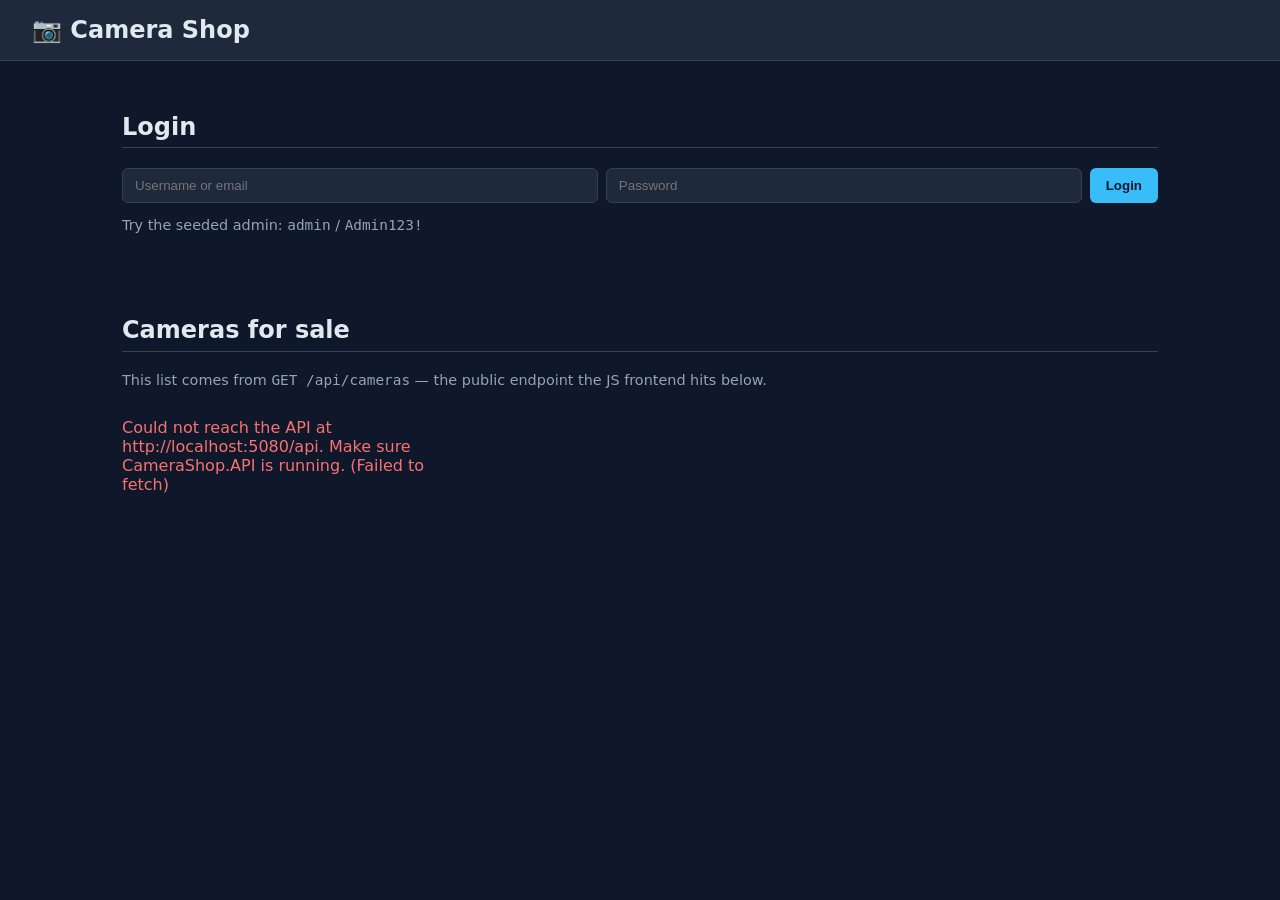
==== frontend/index.html @ 4d805c40 "Initial commit: CameraShop API + JS frontend" ====
<!DOCTYPE html>
<html lang="en">
<head>
  <meta charset="UTF-8" />
  <title>Camera Shop</title>
  <link rel="stylesheet" href="styles.css" />
</head>
<body>
  <header>
    <h1>📷 Camera Shop</h1>
    <div id="auth-area">
      <span id="user-label" class="hidden"></span>
      <button id="logout-btn" class="hidden">Logout</button>
    </div>
  </header>

  <main>
    <section id="login-section">
      <h2>Login</h2>
      <form id="login-form">
        <input name="usernameOrEmail" placeholder="Username or email" required />
        <input name="password" type="password" placeholder="Password" required />
        <button type="submit">Login</button>
      </form>
      <p class="hint">Try the seeded admin: <code>admin</code> / <code>Admin123!</code></p>
      <p id="login-error" class="error"></p>
    </section>

    <section id="catalog-section">
      <h2>Cameras for sale</h2>
      <p class="hint">
        This list comes from <code>GET /api/cameras</code> — the public endpoint
        the JS frontend hits below.
      </p>
      <div id="camera-list" class="grid">Loading…</div>
    </section>
  </main>

  <script src="app.js"></script>
</body>
</html>
---- frontend/styles.css ----
* { box-sizing: border-box; }

body {
  font-family: system-ui, -apple-system, "Segoe UI", sans-serif;
  margin: 0;
  background: #0f172a;
  color: #e2e8f0;
}

header {
  display: flex;
  justify-content: space-between;
  align-items: center;
  padding: 1rem 2rem;
  background: #1e293b;
  border-bottom: 1px solid #334155;
}

header h1 { margin: 0; font-size: 1.5rem; }

main { padding: 2rem; max-width: 1100px; margin: 0 auto; }

section { margin-bottom: 3rem; }

h2 { border-bottom: 1px solid #334155; padding-bottom: .4rem; }

form {
  display: flex;
  gap: .5rem;
  flex-wrap: wrap;
  margin-bottom: .5rem;
}

input {
  background: #1e293b;
  border: 1px solid #334155;
  color: #e2e8f0;
  padding: .55rem .75rem;
  border-radius: 6px;
  flex: 1 1 180px;
}

button {
  background: #38bdf8;
  color: #0f172a;
  border: none;
  padding: .55rem 1rem;
  border-radius: 6px;
  font-weight: 600;
  cursor: pointer;
}
button:hover { background: #7dd3fc; }

.hint { color: #94a3b8; font-size: .9rem; }
.error { color: #f87171; min-height: 1.2em; }
.hidden { display: none !important; }

.grid {
  display: grid;
  grid-template-columns: repeat(auto-fill, minmax(260px, 1fr));
  gap: 1rem;
}

.card {
  background: #1e293b;
  border: 1px solid #334155;
  border-radius: 10px;
  overflow: hidden;
  display: flex;
  flex-direction: column;
}

.card img { width: 100%; height: 160px; object-fit: cover; }
.card .body { padding: .8rem; flex: 1; }
.card h3 { margin: 0 0 .25rem; font-size: 1.05rem; }
.card .brand { color: #94a3b8; font-size: .85rem; }
.card .price {
  font-size: 1.1rem;
  font-weight: 700;
  color: #38bdf8;
  margin: .35rem 0;
}
.card .tags {
  display: flex; gap: .25rem; flex-wrap: wrap;
  margin-top: .35rem;
}
.tag {
  background: #334155;
  color: #cbd5e1;
  font-size: .7rem;
  padding: .15rem .45rem;
  border-radius: 999px;
}

#user-label { margin-right: .75rem; color: #cbd5e1; }
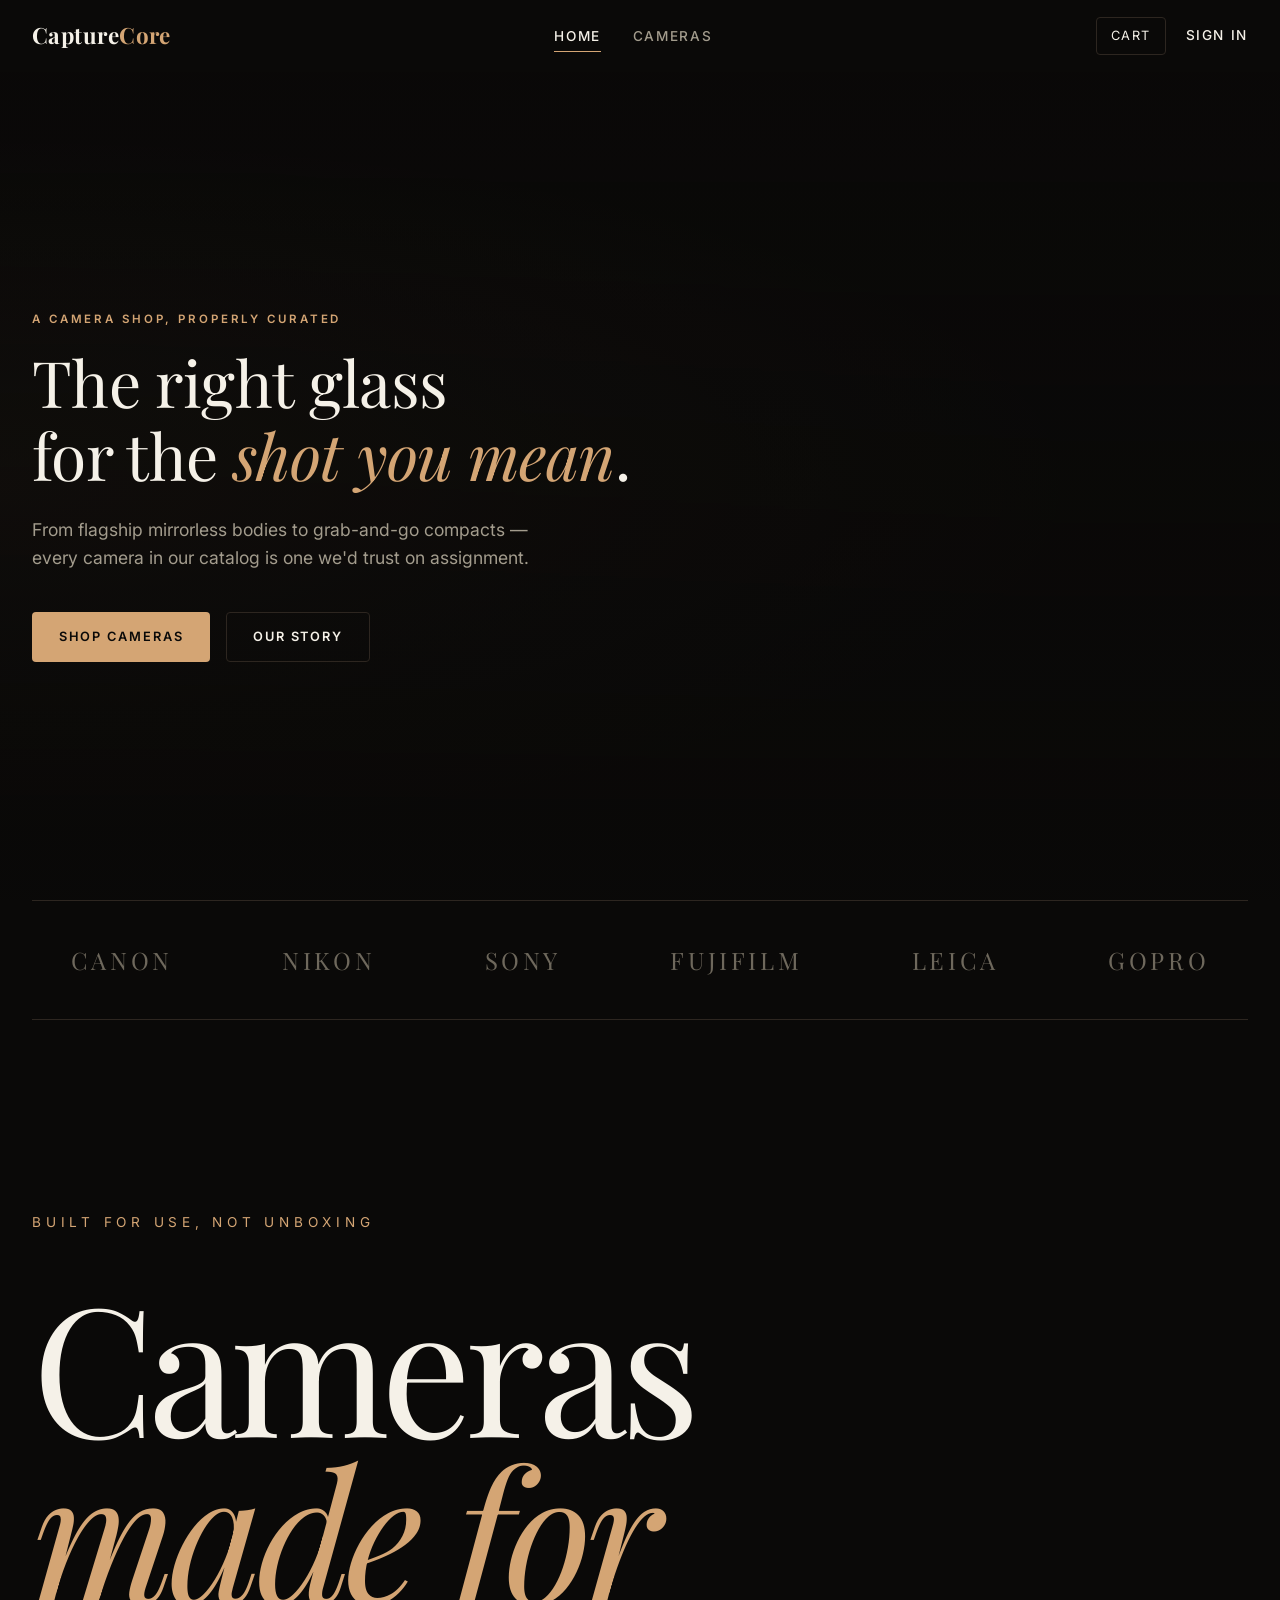
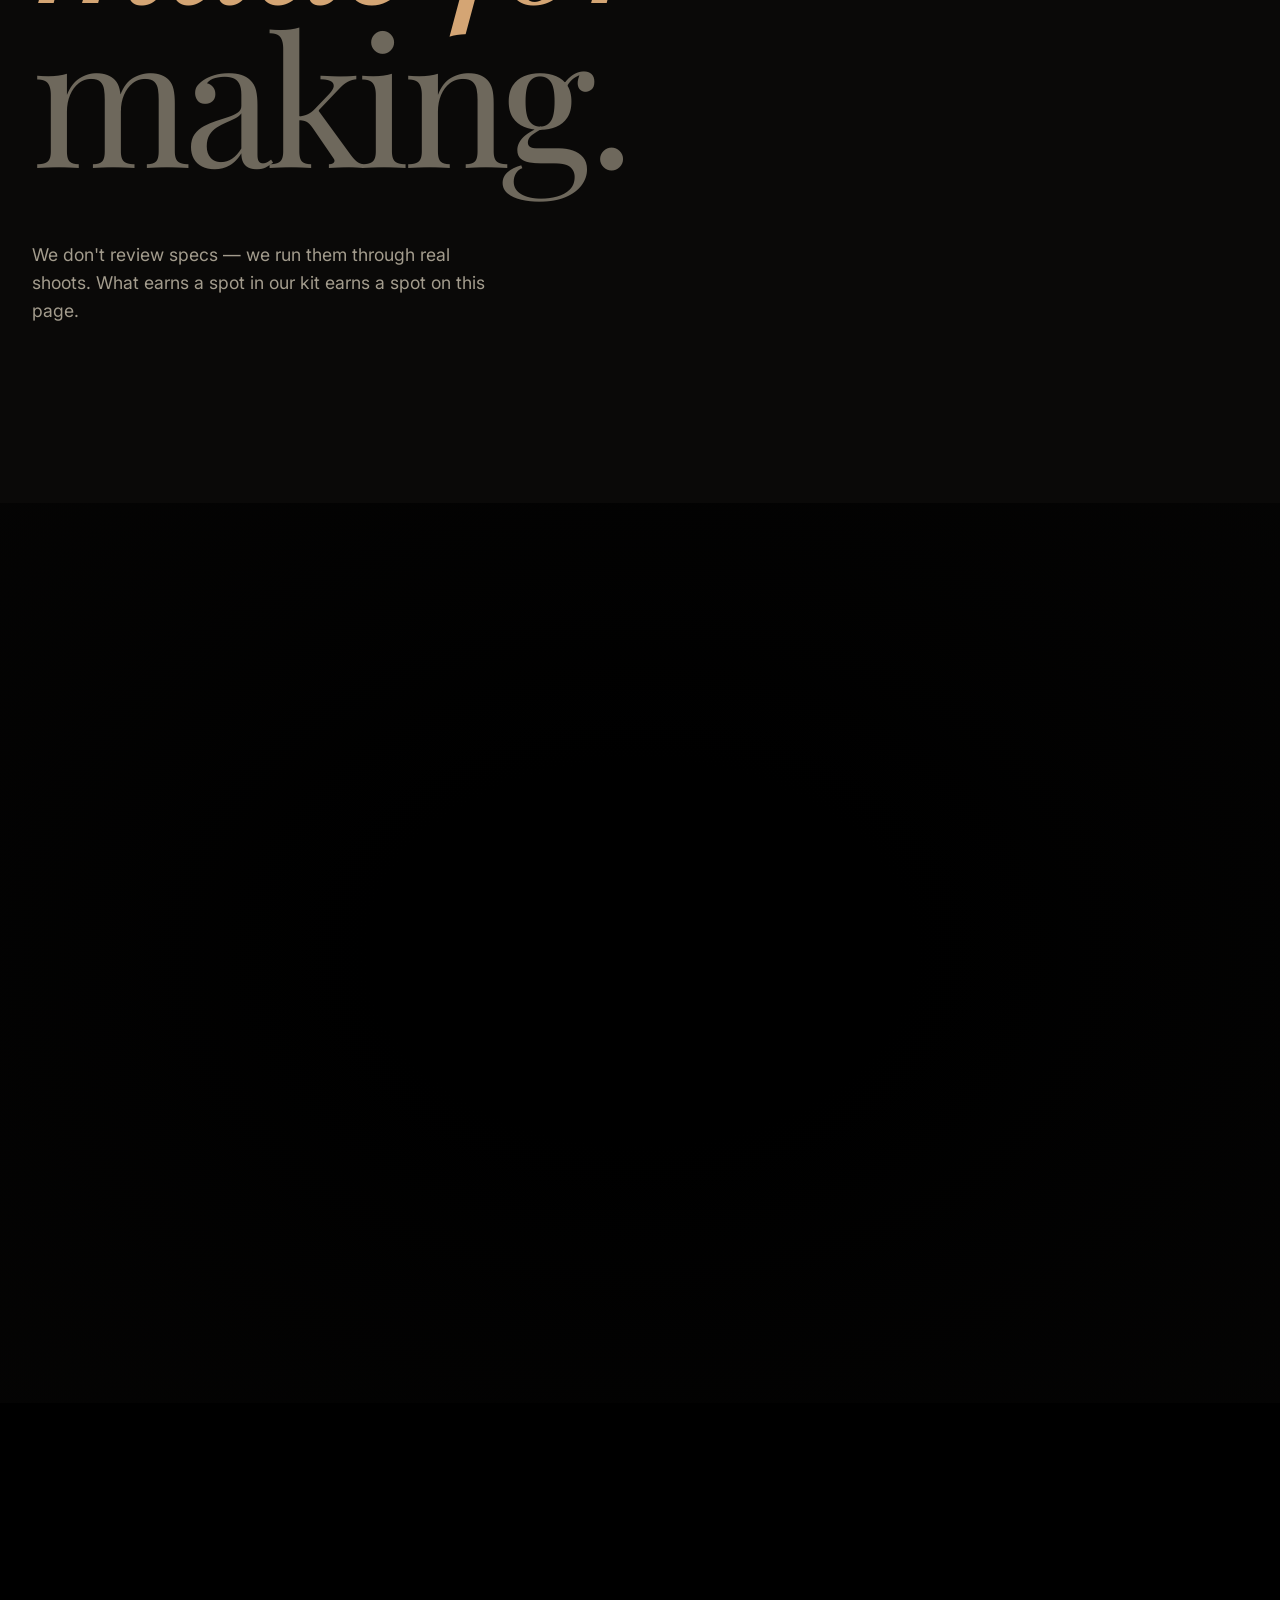
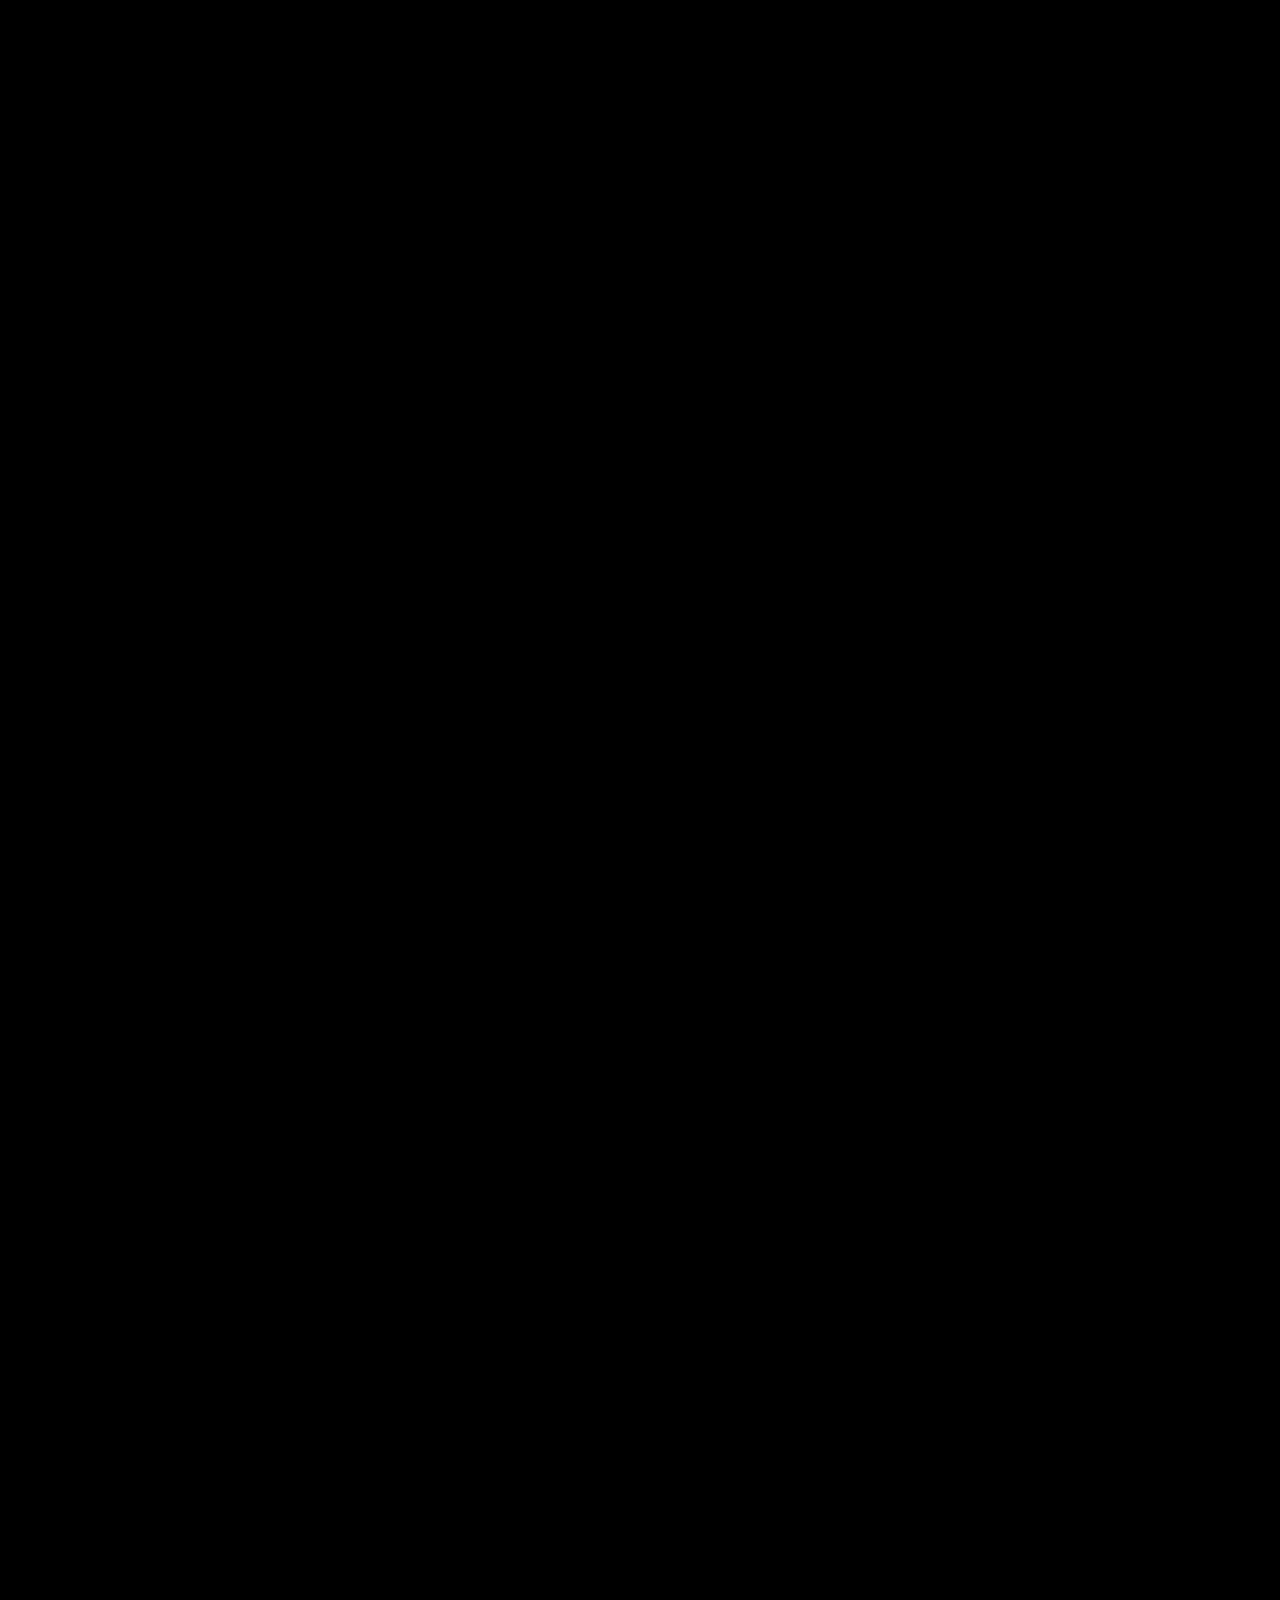
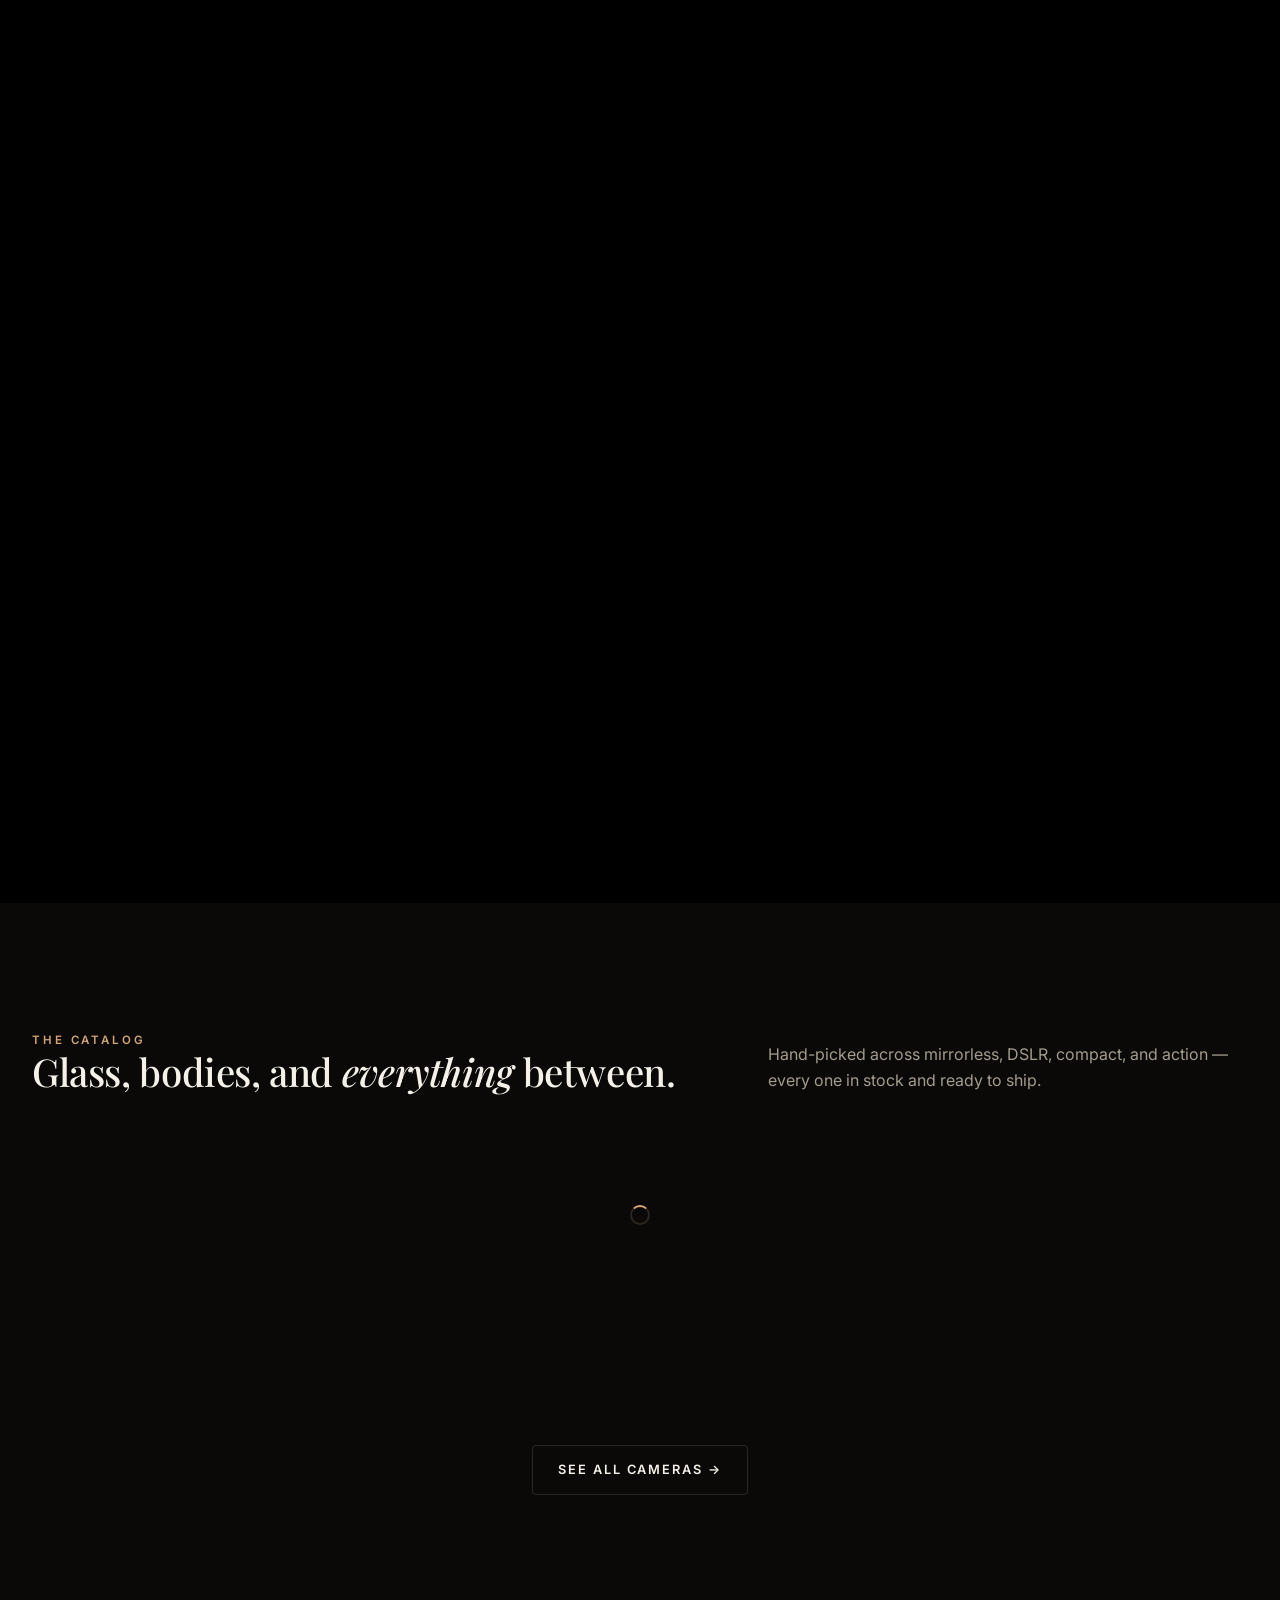
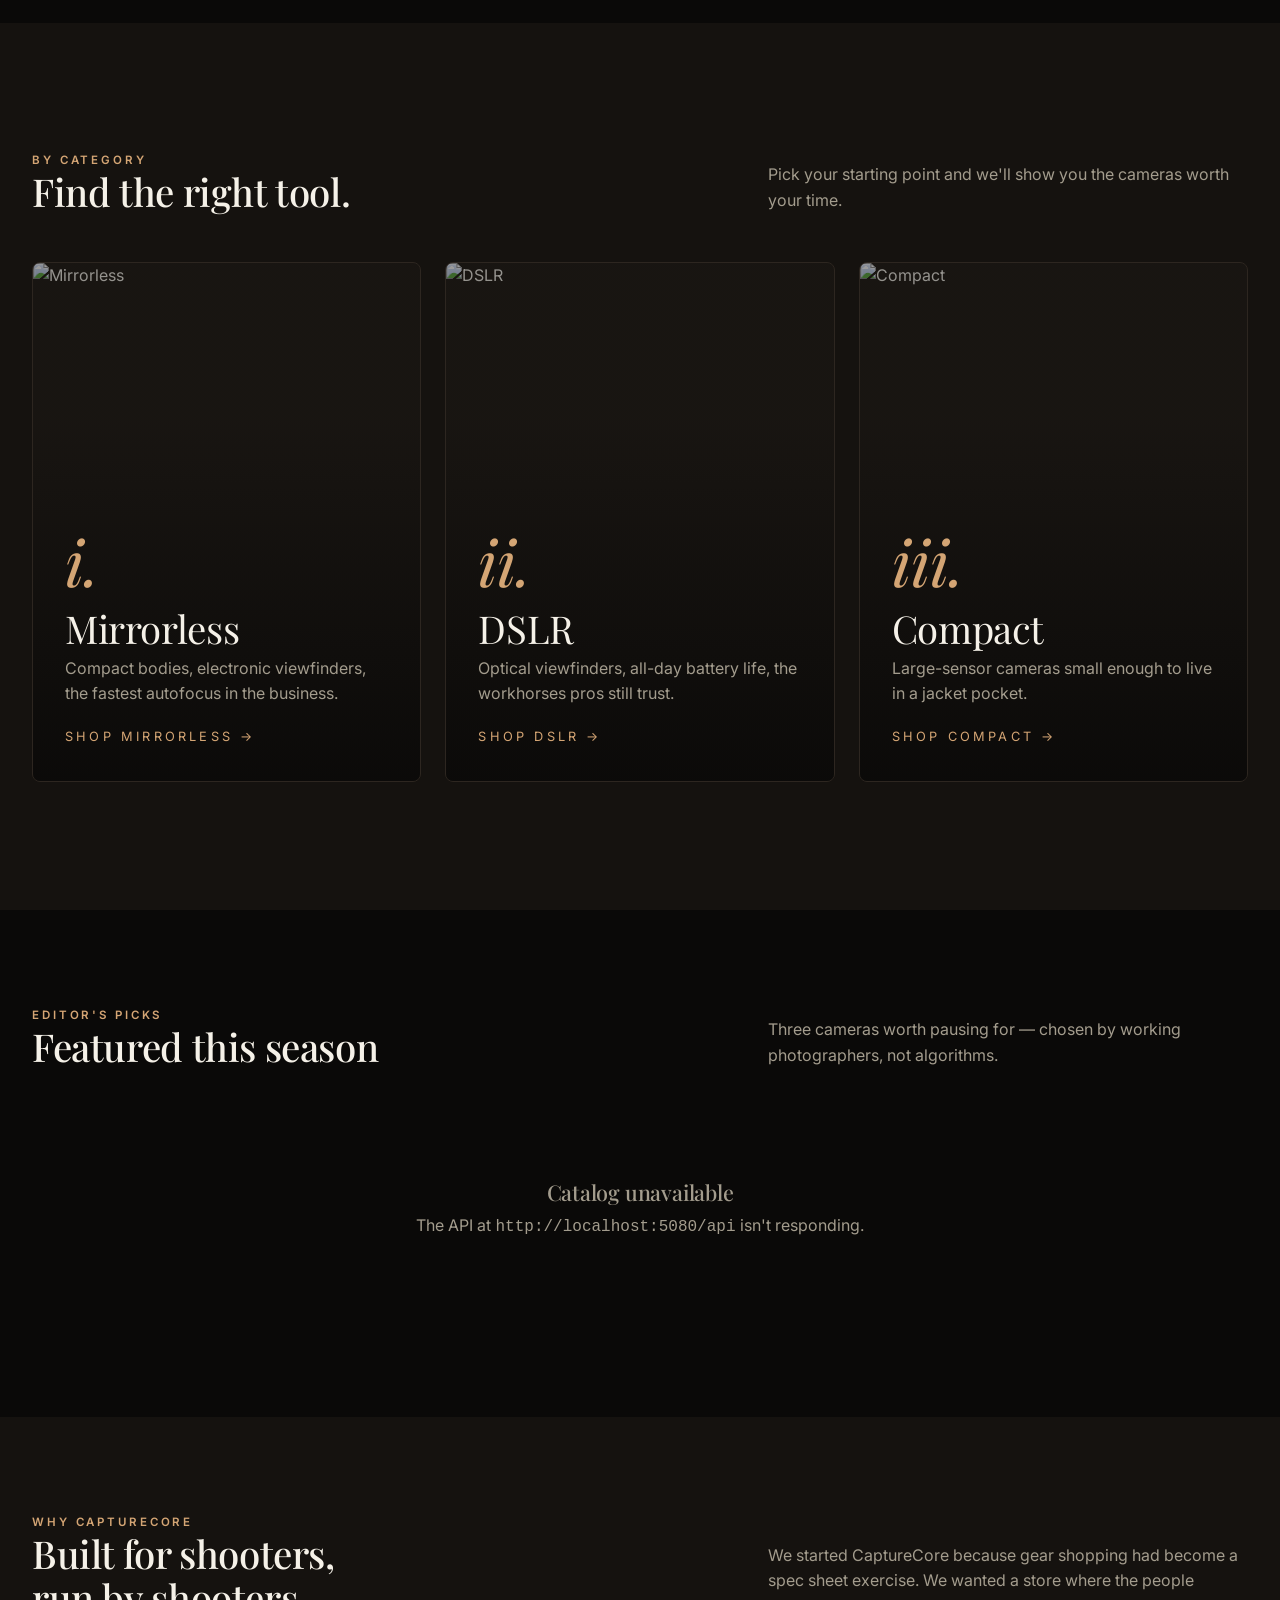
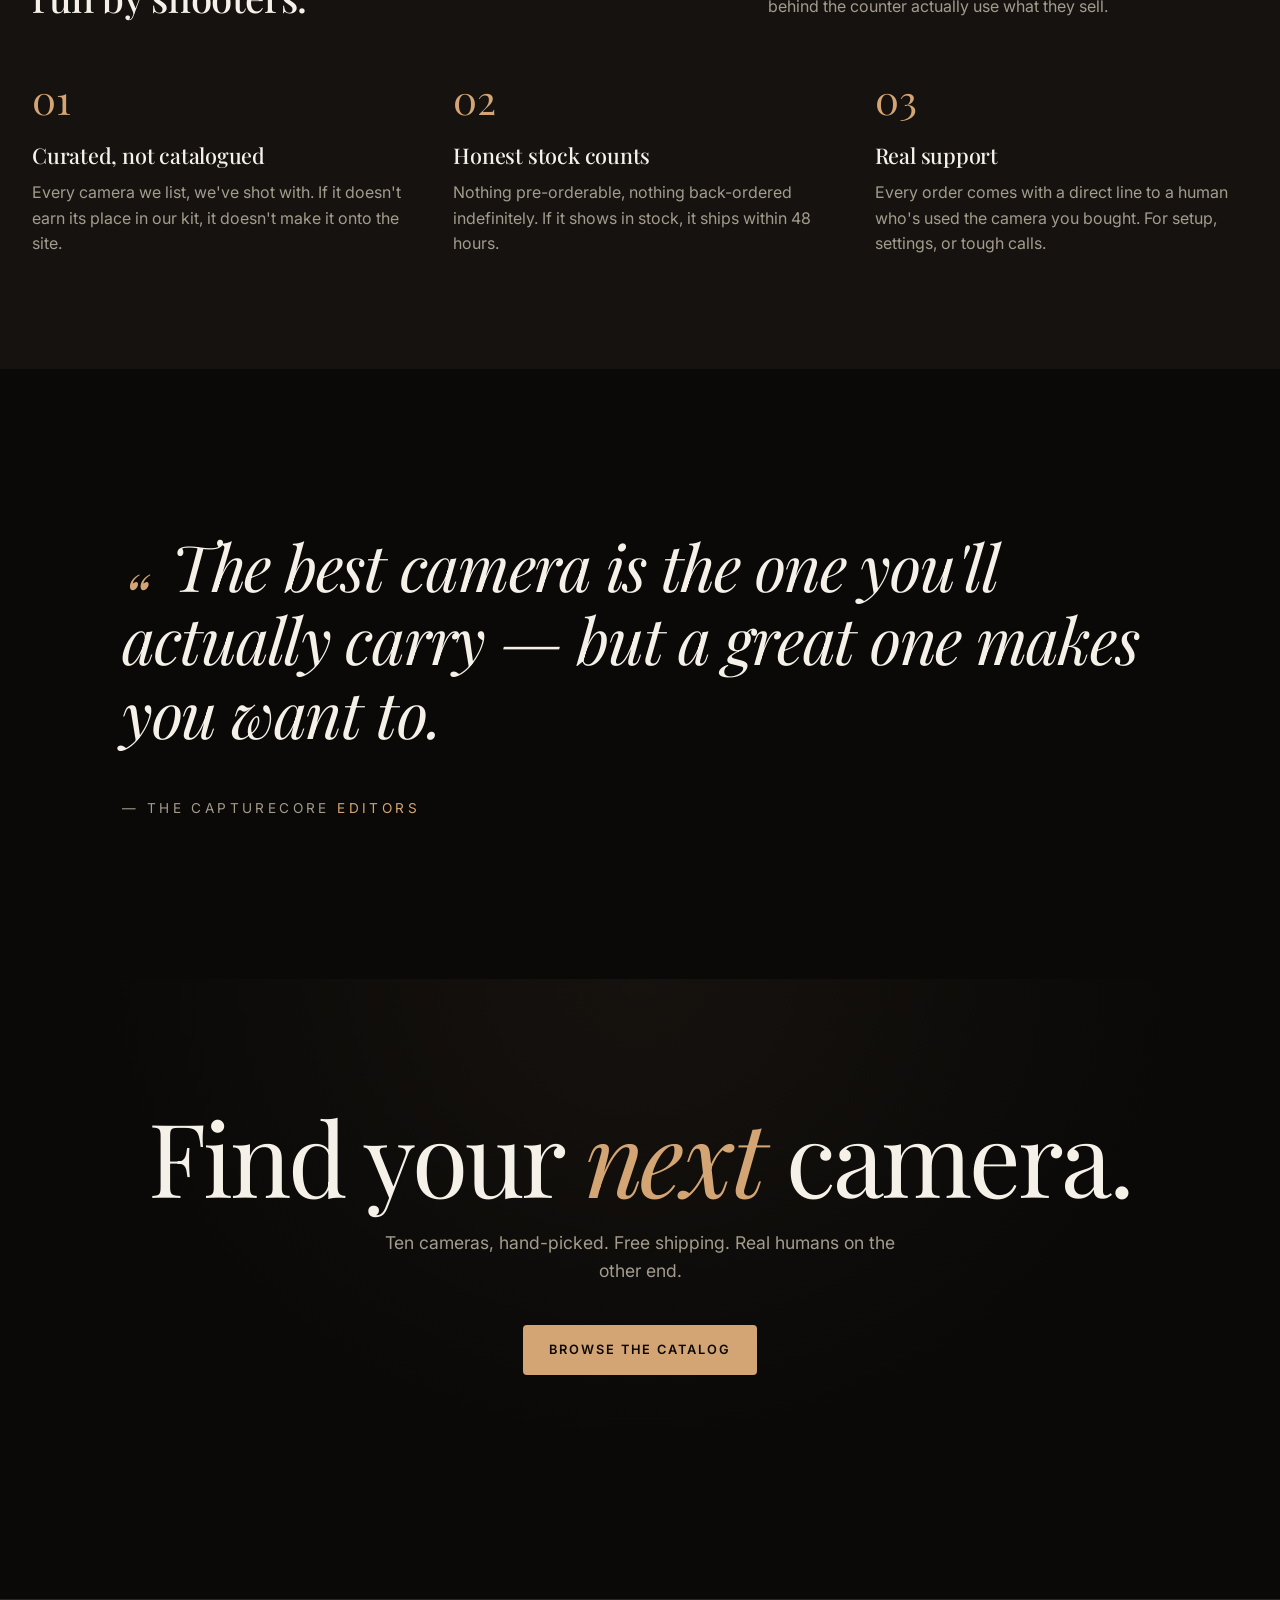
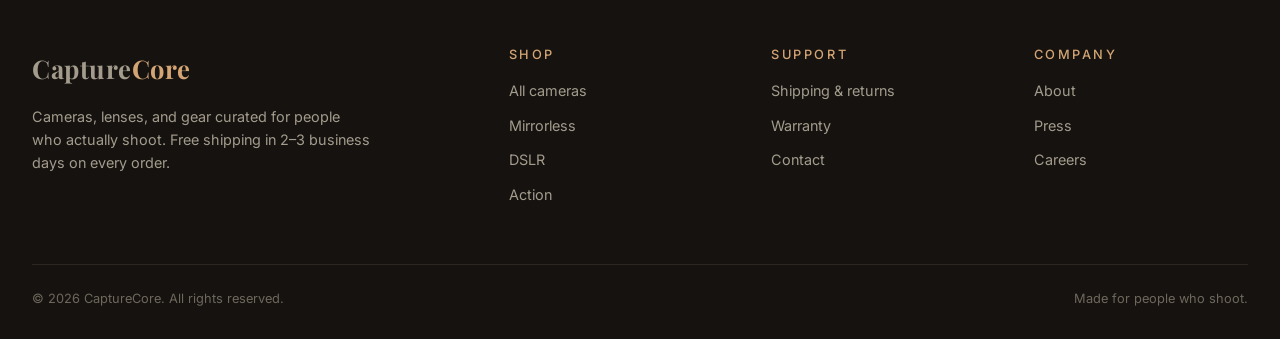
==== commit cd28bdda: "message" ====
--- a/frontend/index.html
+++ b/frontend/index.html
@@ -2,40 +2,217 @@
 <html lang="en">
 <head>
   <meta charset="UTF-8" />
-  <title>Camera Shop</title>
-  <link rel="stylesheet" href="styles.css" />
+  <meta name="viewport" content="width=device-width, initial-scale=1.0" />
+  <title>CaptureCore — Cameras for people who shoot</title>
+  <link rel="stylesheet" href="css/styles.css" />
 </head>
-<body>
-  <header>
-    <h1>📷 Camera Shop</h1>
-    <div id="auth-area">
-      <span id="user-label" class="hidden"></span>
-      <button id="logout-btn" class="hidden">Logout</button>
-    </div>
-  </header>
-
-  <main>
-    <section id="login-section">
-      <h2>Login</h2>
-      <form id="login-form">
-        <input name="usernameOrEmail" placeholder="Username or email" required />
-        <input name="password" type="password" placeholder="Password" required />
-        <button type="submit">Login</button>
-      </form>
-      <p class="hint">Try the seeded admin: <code>admin</code> / <code>Admin123!</code></p>
-      <p id="login-error" class="error"></p>
-    </section>
-
-    <section id="catalog-section">
-      <h2>Cameras for sale</h2>
-      <p class="hint">
-        This list comes from <code>GET /api/cameras</code> — the public endpoint
-        the JS frontend hits below.
+<body data-page="home">
+
+  <header id="site-header"></header>
+
+  <!-- =================== HERO =================== -->
+  <section class="hero">
+    <video class="hero-video" autoplay muted loop playsinline>
+      <source src="8081347-hd_1920_1080_30fps (1).mp4" type="video/mp4" />
+    </video>
+    <div class="hero-overlay"></div>
+    <div class="hero-content">
+      <p class="eyebrow">A camera shop, properly curated</p>
+      <h1>The right glass<br>for the <em>shot you mean</em>.</h1>
+      <p class="hero-sub">
+        From flagship mirrorless bodies to grab-and-go compacts &mdash; every camera
+        in our catalog is one we'd trust on assignment.
       </p>
-      <div id="camera-list" class="grid">Loading…</div>
-    </section>
-  </main>
-
-  <script src="app.js"></script>
+      <div class="hero-actions">
+        <a href="products.html" class="btn btn-primary">Shop cameras</a>
+        <a href="#story" class="btn btn-ghost">Our story</a>
+      </div>
+    </div>
+  </section>
+
+  <!-- =================== BRAND STRIP =================== -->
+  <div class="container">
+    <div class="brand-strip">
+      <span>CANON</span><span>NIKON</span><span>SONY</span>
+      <span>FUJIFILM</span><span>LEICA</span><span>GOPRO</span>
+    </div>
+  </div>
+
+  <!-- =================== GIGANTIC TYPE SLAB =================== -->
+  <section class="type-slab">
+    <div class="container">
+      <span class="label">Built for use, not unboxing</span>
+      <h2 class="giga">
+        Cameras<br>
+        <em>made for</em><br>
+        <span class="dim">making.</span>
+      </h2>
+      <p class="footnote">
+        We don't review specs &mdash; we run them through real shoots.
+        What earns a spot in our kit earns a spot on this page.
+      </p>
+    </div>
+  </section>
+
+  <!-- =================== SCROLL-DRIVEN VIDEO =================== -->
+  <section class="scroll-video" id="scroll-video">
+    <div class="sticky">
+      <video src="scroll-video.mp4" muted playsinline preload="auto" disablepictureinpicture></video>
+      <div class="veil"></div>
+      <div class="captions">
+        <div class="caption" data-at="0.05" data-span=".15">
+          <p class="eyebrow">Cinema-grade. Pocket-sized.</p>
+          <h2>Built for the <em>way you shoot</em>.</h2>
+          <p>Scroll to play.</p>
+        </div>
+        <div class="caption" data-at="0.45" data-span=".18">
+          <h2>Every frame,<br><em>intentional.</em></h2>
+          <p>Tactile dials. Fast glass. The right body, ready when the moment isn't.</p>
+        </div>
+        <div class="caption" data-at="0.85" data-span=".18">
+          <h2>The kit you'll<br><em>actually carry.</em></h2>
+          <p>Browse the full catalog &mdash; every camera vetted by people who use one daily.</p>
+        </div>
+      </div>
+    </div>
+  </section>
+
+  <!-- =================== MOSAIC SHOWCASE =================== -->
+  <section class="mosaic-section">
+    <div class="container">
+      <div class="section-head">
+        <div>
+          <p class="eyebrow">The catalog</p>
+          <h2>Glass, bodies, and <em>everything</em> between.</h2>
+        </div>
+        <p>Hand-picked across mirrorless, DSLR, compact, and action &mdash; every one in stock and ready to ship.</p>
+      </div>
+      <div class="mosaic" id="mosaic-grid">
+        <div class="loading-cell" style="grid-column:1/-1;"><span class="loader"></span></div>
+      </div>
+      <div style="text-align:center;margin-top:3rem;">
+        <a href="products.html" class="btn btn-ghost">See all cameras &rarr;</a>
+      </div>
+    </div>
+  </section>
+
+  <!-- =================== BY CATEGORY =================== -->
+  <section class="cat-section">
+    <div class="container">
+      <div class="section-head">
+        <div>
+          <p class="eyebrow">By category</p>
+          <h2>Find the right tool.</h2>
+        </div>
+        <p>Pick your starting point and we'll show you the cameras worth your time.</p>
+      </div>
+      <div class="cat-grid">
+        <a class="cat-card" href="products.html?cat=Mirrorless">
+          <img src="https://images.unsplash.com/photo-1516035069371-29a1b244cc32?auto=format&fit=crop&w=900&q=80" alt="Mirrorless" />
+          <div class="body">
+            <span class="num">i.</span>
+            <h3>Mirrorless</h3>
+            <p>Compact bodies, electronic viewfinders, the fastest autofocus in the business.</p>
+            <span class="arrow">Shop mirrorless &rarr;</span>
+          </div>
+        </a>
+        <a class="cat-card" href="products.html?cat=DSLR">
+          <img src="https://images.unsplash.com/photo-1452780212940-6f5c0d14d848?auto=format&fit=crop&w=900&q=80" alt="DSLR" />
+          <div class="body">
+            <span class="num">ii.</span>
+            <h3>DSLR</h3>
+            <p>Optical viewfinders, all-day battery life, the workhorses pros still trust.</p>
+            <span class="arrow">Shop DSLR &rarr;</span>
+          </div>
+        </a>
+        <a class="cat-card" href="products.html?cat=Compact">
+          <img src="https://images.unsplash.com/photo-1500634245200-e5245c7574ef?auto=format&fit=crop&w=900&q=80" alt="Compact" />
+          <div class="body">
+            <span class="num">iii.</span>
+            <h3>Compact</h3>
+            <p>Large-sensor cameras small enough to live in a jacket pocket.</p>
+            <span class="arrow">Shop compact &rarr;</span>
+          </div>
+        </a>
+      </div>
+    </div>
+  </section>
+
+  <!-- =================== FEATURED THIS SEASON =================== -->
+  <section class="block">
+    <div class="container">
+      <div class="section-head">
+        <div>
+          <p class="eyebrow">Editor's picks</p>
+          <h2>Featured this season</h2>
+        </div>
+        <p>Three cameras worth pausing for &mdash; chosen by working photographers, not algorithms.</p>
+      </div>
+      <div class="featured-grid" id="featured-grid">
+        <div class="loading-cell"><span class="loader"></span></div>
+      </div>
+    </div>
+  </section>
+
+  <!-- =================== STORY / PILLARS =================== -->
+  <section class="block" id="story" style="background: var(--bg-elev);">
+    <div class="container">
+      <div class="section-head">
+        <div>
+          <p class="eyebrow">Why CaptureCore</p>
+          <h2>Built for shooters,<br>run by shooters.</h2>
+        </div>
+        <p>We started CaptureCore because gear shopping had become a spec sheet exercise. We wanted a store where the people behind the counter actually use what they sell.</p>
+      </div>
+      <div class="pillars">
+        <div class="pillar">
+          <span class="num">01</span>
+          <h3>Curated, not catalogued</h3>
+          <p>Every camera we list, we've shot with. If it doesn't earn its place in our kit, it doesn't make it onto the site.</p>
+        </div>
+        <div class="pillar">
+          <span class="num">02</span>
+          <h3>Honest stock counts</h3>
+          <p>Nothing pre-orderable, nothing back-ordered indefinitely. If it shows in stock, it ships within 48 hours.</p>
+        </div>
+        <div class="pillar">
+          <span class="num">03</span>
+          <h3>Real support</h3>
+          <p>Every order comes with a direct line to a human who's used the camera you bought. For setup, settings, or tough calls.</p>
+        </div>
+      </div>
+    </div>
+  </section>
+
+  <!-- =================== BIG QUOTE =================== -->
+  <section class="quote-block">
+    <div class="container">
+      <blockquote>
+        The best camera is the one you'll actually carry &mdash;
+        but a great one makes <em>you want to.</em>
+      </blockquote>
+      <div class="attribution">&mdash; The CaptureCore <span>Editors</span></div>
+    </div>
+  </section>
+
+  <!-- =================== FINAL CTA =================== -->
+  <section class="cta-block">
+    <div class="container">
+      <h2>Find your <em>next</em> camera.</h2>
+      <p>Ten cameras, hand-picked. Free shipping. Real humans on the other end.</p>
+      <a href="products.html" class="btn btn-primary">Browse the catalog</a>
+    </div>
+  </section>
+
+  <footer class="site-footer" id="site-footer"></footer>
+
+  <!-- Lenis for smooth wheel scrolling -->
+  <script src="https://cdn.jsdelivr.net/npm/lenis@1.1.13/dist/lenis.min.js"></script>
+  <script src="js/smooth-scroll.js"></script>
+
+  <script src="js/api.js"></script>
+  <script src="js/auth.js"></script>
+  <script src="js/nav.js"></script>
+  <script src="js/home.js"></script>
 </body>
 </html>
--- a/frontend/css/styles.css
+++ b/frontend/css/styles.css
@@ -0,0 +1,1365 @@
+/* ==========================================================
+   CaptureCore — dark editorial theme
+   ========================================================== */
+
+@import url("https://fonts.googleapis.com/css2?family=Playfair+Display:wght@400;500;700;900&family=Inter:wght@300;400;500;600;700&display=swap");
+
+:root {
+  --bg:           #0a0908;
+  --bg-elev:      #15120f;
+  --surface:      #1c1814;
+  --surface-2:   #261f19;
+  --border:       #2d2620;
+  --text:         #f5f1e8;
+  --text-dim:     #a39c8d;
+  --text-faint:   #6e685c;
+  --accent:       #d4a574;
+  --accent-hi:    #e8bd8d;
+  --accent-dim:   #8a6a48;
+  --danger:       #d97766;
+  --success:      #7fa66e;
+
+  --font-display: "Playfair Display", Georgia, serif;
+  --font-body:    "Inter", -apple-system, BlinkMacSystemFont, "Segoe UI", sans-serif;
+
+  --radius:    4px;
+  --radius-lg: 8px;
+
+  --container-w: 1280px;
+}
+
+*, *::before, *::after { box-sizing: border-box; }
+
+html, body {
+  margin: 0;
+  padding: 0;
+  background: var(--bg);
+  color: var(--text);
+  font-family: var(--font-body);
+  font-size: 16px;
+  line-height: 1.6;
+  -webkit-font-smoothing: antialiased;
+}
+
+/* Lenis smooth scroll setup — see: lenis.darkroom.engineering */
+html.lenis, html.lenis body { height: auto; }
+.lenis.lenis-smooth { scroll-behavior: auto !important; }
+.lenis.lenis-smooth [data-lenis-prevent] { overscroll-behavior: contain; }
+.lenis.lenis-stopped { overflow: hidden; }
+.lenis.lenis-scrolling iframe { pointer-events: none; }
+
+a {
+  color: inherit;
+  text-decoration: none;
+  transition: color .2s ease;
+}
+a:hover { color: var(--accent); }
+
+img { max-width: 100%; display: block; }
+
+h1, h2, h3, h4 {
+  font-family: var(--font-display);
+  font-weight: 500;
+  letter-spacing: -.01em;
+  line-height: 1.15;
+  margin: 0 0 .5em;
+}
+h1 { font-size: clamp(2.5rem, 5vw, 4.5rem); }
+h2 { font-size: clamp(1.75rem, 3vw, 2.5rem); }
+h3 { font-size: 1.35rem; }
+
+p { margin: 0 0 1em; color: var(--text-dim); }
+
+.container {
+  max-width: var(--container-w);
+  margin: 0 auto;
+  padding: 0 2rem;
+}
+
+.eyebrow {
+  font-family: var(--font-body);
+  font-size: .72rem;
+  font-weight: 600;
+  letter-spacing: .25em;
+  text-transform: uppercase;
+  color: var(--accent);
+  margin-bottom: 1rem;
+}
+
+.hidden { display: none !important; }
+
+/* ---------- Top navigation ---------- */
+.site-header {
+  position: sticky;
+  top: 0;
+  z-index: 50;
+  background: rgba(10, 9, 8, .85);
+  backdrop-filter: blur(12px);
+  border-bottom: 1px solid var(--border);
+}
+
+.nav {
+  display: flex;
+  align-items: center;
+  justify-content: space-between;
+  height: 72px;
+  max-width: var(--container-w);
+  margin: 0 auto;
+  padding: 0 2rem;
+}
+
+.brand {
+  font-family: var(--font-display);
+  font-weight: 700;
+  font-size: 1.4rem;
+  letter-spacing: .02em;
+  color: var(--text);
+}
+.brand span { color: var(--accent); }
+
+.nav-links {
+  display: flex;
+  gap: 2rem;
+  list-style: none;
+  margin: 0;
+  padding: 0;
+}
+.nav-links a {
+  font-size: .85rem;
+  font-weight: 500;
+  letter-spacing: .12em;
+  text-transform: uppercase;
+  color: var(--text-dim);
+  position: relative;
+  padding: .25rem 0;
+}
+.nav-links a:hover,
+.nav-links a.active { color: var(--text); }
+.nav-links a.active::after {
+  content: "";
+  position: absolute;
+  bottom: -4px; left: 0;
+  width: 100%; height: 1px;
+  background: var(--accent);
+}
+
+.nav-actions { display: flex; align-items: center; gap: 1.25rem; }
+
+.cart-btn {
+  position: relative;
+  background: transparent;
+  border: 1px solid var(--border);
+  color: var(--text);
+  padding: .5rem .9rem;
+  border-radius: var(--radius);
+  font-size: .8rem;
+  letter-spacing: .1em;
+  text-transform: uppercase;
+  cursor: pointer;
+  transition: all .2s ease;
+}
+.cart-btn:hover { border-color: var(--accent); color: var(--accent); }
+
+.cart-badge {
+  position: absolute;
+  top: -8px; right: -8px;
+  background: var(--accent);
+  color: var(--bg);
+  font-size: .65rem;
+  font-weight: 700;
+  min-width: 18px;
+  height: 18px;
+  border-radius: 9px;
+  display: inline-flex;
+  align-items: center;
+  justify-content: center;
+  padding: 0 5px;
+}
+
+.user-menu {
+  position: relative;
+}
+.user-menu-trigger {
+  background: transparent;
+  border: none;
+  color: var(--text);
+  cursor: pointer;
+  font-size: .85rem;
+  letter-spacing: .1em;
+  text-transform: uppercase;
+  display: flex; align-items: center; gap: .5rem;
+}
+.user-menu-trigger::after { content: "▾"; color: var(--text-dim); font-size: .7rem; }
+.user-menu-dropdown {
+  position: absolute;
+  top: calc(100% + 12px); right: 0;
+  background: var(--surface);
+  border: 1px solid var(--border);
+  border-radius: var(--radius);
+  min-width: 180px;
+  padding: .5rem 0;
+  display: none;
+}
+.user-menu.open .user-menu-dropdown { display: block; }
+.user-menu-dropdown a, .user-menu-dropdown button {
+  display: block;
+  width: 100%;
+  text-align: left;
+  background: transparent;
+  border: none;
+  color: var(--text-dim);
+  padding: .65rem 1.1rem;
+  font-size: .85rem;
+  font-family: var(--font-body);
+  cursor: pointer;
+}
+.user-menu-dropdown a:hover, .user-menu-dropdown button:hover {
+  color: var(--accent); background: var(--surface-2);
+}
+
+.btn-link {
+  font-size: .85rem;
+  letter-spacing: .12em;
+  text-transform: uppercase;
+  color: var(--text);
+  font-weight: 500;
+}
+
+/* ---------- Buttons ---------- */
+.btn {
+  display: inline-flex;
+  align-items: center;
+  justify-content: center;
+  gap: .5rem;
+  padding: .85rem 1.6rem;
+  border-radius: var(--radius);
+  font-family: var(--font-body);
+  font-size: .8rem;
+  font-weight: 600;
+  letter-spacing: .15em;
+  text-transform: uppercase;
+  cursor: pointer;
+  border: 1px solid transparent;
+  transition: all .2s ease;
+}
+.btn-primary {
+  background: var(--accent);
+  color: var(--bg);
+}
+.btn-primary:hover {
+  background: var(--accent-hi);
+  color: var(--bg);
+}
+.btn-ghost {
+  background: transparent;
+  color: var(--text);
+  border-color: var(--border);
+}
+.btn-ghost:hover {
+  border-color: var(--accent);
+  color: var(--accent);
+}
+.btn-danger {
+  background: transparent;
+  color: var(--danger);
+  border-color: var(--danger);
+}
+.btn-danger:hover { background: rgba(217, 119, 102, .1); }
+.btn-sm { padding: .55rem 1rem; font-size: .72rem; }
+.btn:disabled { opacity: .4; cursor: not-allowed; }
+
+/* ---------- Hero (home) ---------- */
+.hero {
+  position: relative;
+  height: 92vh;
+  min-height: 600px;
+  display: flex;
+  align-items: center;
+  overflow: hidden;
+}
+.hero-video {
+  position: absolute;
+  inset: 0;
+  width: 100%;
+  height: 100%;
+  object-fit: cover;
+  z-index: 0;
+}
+.hero-overlay {
+  position: absolute;
+  inset: 0;
+  background:
+    linear-gradient(180deg, rgba(10,9,8,.45) 0%, rgba(10,9,8,.85) 100%),
+    radial-gradient(ellipse at left, rgba(212,165,116,.08) 0%, transparent 60%);
+  z-index: 1;
+}
+.hero-content {
+  position: relative;
+  z-index: 2;
+  max-width: 720px;
+  padding: 0 2rem;
+  margin: 0 auto;
+  width: 100%;
+  max-width: var(--container-w);
+}
+.hero h1 {
+  font-weight: 400;
+  margin-bottom: 1.5rem;
+}
+.hero h1 em {
+  font-style: italic;
+  color: var(--accent);
+}
+.hero-sub {
+  font-size: 1.1rem;
+  color: var(--text-dim);
+  max-width: 520px;
+  margin-bottom: 2.5rem;
+}
+.hero-actions { display: flex; gap: 1rem; flex-wrap: wrap; }
+
+/* ---------- Sections ---------- */
+section.block {
+  padding: 6rem 0;
+}
+.section-head {
+  display: flex;
+  justify-content: space-between;
+  align-items: end;
+  margin-bottom: 3rem;
+  gap: 2rem;
+  flex-wrap: wrap;
+}
+.section-head h2 { margin: 0; }
+.section-head p { margin: 0; max-width: 480px; }
+
+/* ---------- Featured grid (home) ---------- */
+.featured-grid {
+  display: grid;
+  grid-template-columns: repeat(3, 1fr);
+  gap: 2rem;
+}
+@media (max-width: 900px) { .featured-grid { grid-template-columns: 1fr; } }
+
+/* ---------- Product card ---------- */
+.product-card {
+  display: flex;
+  flex-direction: column;
+  background: var(--surface);
+  border: 1px solid var(--border);
+  border-radius: var(--radius-lg);
+  overflow: hidden;
+  transition: all .25s ease;
+  text-decoration: none;
+  color: inherit;
+}
+.product-card:hover {
+  border-color: var(--accent-dim);
+  transform: translateY(-3px);
+}
+.product-card .img-wrap {
+  aspect-ratio: 4 / 3;
+  overflow: hidden;
+  background: #0c0a08;
+}
+.product-card img {
+  width: 100%; height: 100%; object-fit: cover;
+  transition: transform .6s ease;
+}
+.product-card:hover img { transform: scale(1.06); }
+.product-card .body { padding: 1.25rem 1.4rem 1.5rem; }
+.product-card .brand-line {
+  font-size: .72rem;
+  letter-spacing: .2em;
+  text-transform: uppercase;
+  color: var(--accent);
+  margin-bottom: .35rem;
+}
+.product-card h3 {
+  font-family: var(--font-display);
+  font-size: 1.25rem;
+  font-weight: 500;
+  margin: 0 0 .5rem;
+  color: var(--text);
+}
+.product-card .meta {
+  font-size: .85rem;
+  color: var(--text-dim);
+  margin-bottom: 1rem;
+}
+.product-card .price-row {
+  display: flex;
+  align-items: center;
+  justify-content: space-between;
+  border-top: 1px solid var(--border);
+  padding-top: 1rem;
+}
+.product-card .price {
+  font-family: var(--font-display);
+  font-size: 1.4rem;
+  color: var(--text);
+}
+.product-card .stock {
+  font-size: .75rem;
+  letter-spacing: .1em;
+  text-transform: uppercase;
+}
+.stock.in   { color: var(--success); }
+.stock.low  { color: var(--accent); }
+.stock.out  { color: var(--danger); }
+
+/* ---------- Brand strip ---------- */
+.brand-strip {
+  display: flex;
+  align-items: center;
+  justify-content: space-around;
+  gap: 2rem;
+  padding: 2.5rem 0;
+  border-top: 1px solid var(--border);
+  border-bottom: 1px solid var(--border);
+  flex-wrap: wrap;
+}
+.brand-strip span {
+  font-family: var(--font-display);
+  font-size: 1.5rem;
+  letter-spacing: .15em;
+  color: var(--text-faint);
+  transition: color .25s ease;
+}
+.brand-strip span:hover { color: var(--text-dim); }
+
+/* ---------- Story / value pillars ---------- */
+.pillars {
+  display: grid;
+  grid-template-columns: repeat(3, 1fr);
+  gap: 3rem;
+}
+@media (max-width: 800px) { .pillars { grid-template-columns: 1fr; } }
+.pillar h3 {
+  font-family: var(--font-display);
+  font-weight: 500;
+  margin-bottom: .75rem;
+  color: var(--text);
+}
+.pillar .num {
+  font-family: var(--font-display);
+  font-size: 2.5rem;
+  color: var(--accent);
+  display: block;
+  margin-bottom: .75rem;
+}
+
+/* ---------- Footer ---------- */
+.site-footer {
+  background: var(--bg-elev);
+  border-top: 1px solid var(--border);
+  padding: 3rem 0 2rem;
+  margin-top: 4rem;
+}
+.footer-cols {
+  display: grid;
+  grid-template-columns: 2fr 1fr 1fr 1fr;
+  gap: 3rem;
+  margin-bottom: 3rem;
+}
+@media (max-width: 800px) { .footer-cols { grid-template-columns: 1fr 1fr; } }
+.footer-cols h4 {
+  font-family: var(--font-body);
+  font-size: .8rem;
+  letter-spacing: .2em;
+  text-transform: uppercase;
+  color: var(--accent);
+  margin-bottom: 1rem;
+}
+.footer-cols ul { list-style: none; padding: 0; margin: 0; }
+.footer-cols li { margin-bottom: .55rem; }
+.footer-cols a { color: var(--text-dim); font-size: .9rem; }
+.site-footer .copy {
+  border-top: 1px solid var(--border);
+  padding-top: 1.5rem;
+  font-size: .8rem;
+  color: var(--text-faint);
+  display: flex; justify-content: space-between; flex-wrap: wrap; gap: 1rem;
+}
+
+/* ==========================================================
+   Products page
+   ========================================================== */
+.page-head {
+  padding: 5rem 0 3rem;
+  border-bottom: 1px solid var(--border);
+}
+.page-head .container { max-width: var(--container-w); }
+.page-head h1 {
+  font-size: clamp(2.25rem, 4vw, 3.25rem);
+  margin: 0 0 .5rem;
+}
+.page-head p { font-size: 1.05rem; max-width: 520px; }
+
+.products-layout {
+  display: grid;
+  grid-template-columns: 280px 1fr;
+  gap: 3rem;
+  padding: 3rem 0 5rem;
+}
+@media (max-width: 900px) { .products-layout { grid-template-columns: 1fr; } }
+
+.filters {
+  position: sticky;
+  top: 100px;
+  align-self: start;
+  background: var(--surface);
+  border: 1px solid var(--border);
+  border-radius: var(--radius-lg);
+  padding: 1.75rem 1.5rem;
+}
+.filters h3 {
+  font-family: var(--font-body);
+  font-size: .8rem;
+  letter-spacing: .2em;
+  text-transform: uppercase;
+  color: var(--accent);
+  margin-bottom: .75rem;
+}
+.filter-group { margin-bottom: 1.75rem; }
+.filter-group:last-child { margin-bottom: 0; }
+.filter-group .label {
+  font-size: .75rem;
+  letter-spacing: .15em;
+  text-transform: uppercase;
+  color: var(--text-dim);
+  margin-bottom: .65rem;
+  display: block;
+}
+.checks { display: flex; flex-direction: column; gap: .5rem; max-height: 180px; overflow-y: auto; }
+.checks label {
+  display: flex;
+  align-items: center;
+  gap: .55rem;
+  font-size: .9rem;
+  color: var(--text-dim);
+  cursor: pointer;
+}
+.checks input { accent-color: var(--accent); }
+.checks label:hover { color: var(--text); }
+
+.range-inputs {
+  display: flex; gap: .5rem; align-items: center;
+}
+.range-inputs input {
+  width: 100%;
+  background: var(--bg);
+  color: var(--text);
+  border: 1px solid var(--border);
+  padding: .55rem .65rem;
+  font-size: .85rem;
+  border-radius: var(--radius);
+  font-family: var(--font-body);
+}
+.range-inputs input:focus { outline: none; border-color: var(--accent); }
+
+.toolbar {
+  display: flex;
+  justify-content: space-between;
+  align-items: center;
+  margin-bottom: 1.75rem;
+  flex-wrap: wrap;
+  gap: 1rem;
+}
+.toolbar .count { color: var(--text-dim); font-size: .9rem; }
+.toolbar select {
+  background: var(--surface);
+  color: var(--text);
+  border: 1px solid var(--border);
+  padding: .55rem .85rem;
+  font-size: .85rem;
+  border-radius: var(--radius);
+  font-family: var(--font-body);
+  cursor: pointer;
+}
+
+.products-grid {
+  display: grid;
+  grid-template-columns: repeat(3, 1fr);
+  gap: 1.75rem;
+}
+@media (max-width: 1100px) { .products-grid { grid-template-columns: repeat(2, 1fr); } }
+@media (max-width: 600px)  { .products-grid { grid-template-columns: 1fr; } }
+
+.empty {
+  text-align: center;
+  padding: 4rem 1rem;
+  color: var(--text-dim);
+}
+
+/* ==========================================================
+   Product detail page
+   ========================================================== */
+.product-detail {
+  display: grid;
+  grid-template-columns: 1.2fr 1fr;
+  gap: 4rem;
+  padding: 4rem 0 6rem;
+}
+@media (max-width: 900px) {
+  .product-detail { grid-template-columns: 1fr; gap: 2rem; }
+}
+.product-detail .gallery {
+  background: var(--surface);
+  border: 1px solid var(--border);
+  border-radius: var(--radius-lg);
+  overflow: hidden;
+  aspect-ratio: 4/3;
+}
+.product-detail .gallery img { width: 100%; height: 100%; object-fit: cover; }
+.product-detail .info .brand-line {
+  font-size: .8rem;
+  letter-spacing: .25em;
+  text-transform: uppercase;
+  color: var(--accent);
+  margin-bottom: .75rem;
+}
+.product-detail .info h1 {
+  font-size: clamp(2rem, 4vw, 3rem);
+  margin: 0 0 1rem;
+}
+.product-detail .info .price {
+  font-family: var(--font-display);
+  font-size: 2.25rem;
+  color: var(--text);
+  margin: 1rem 0 1.5rem;
+}
+.product-detail .info .desc {
+  color: var(--text-dim);
+  font-size: 1.05rem;
+  line-height: 1.7;
+  margin-bottom: 2rem;
+}
+
+.spec-table {
+  width: 100%;
+  border-collapse: collapse;
+  margin-bottom: 2rem;
+}
+.spec-table tr { border-bottom: 1px solid var(--border); }
+.spec-table th, .spec-table td {
+  text-align: left;
+  padding: .75rem 0;
+  font-size: .9rem;
+}
+.spec-table th {
+  color: var(--text-faint);
+  font-weight: 500;
+  letter-spacing: .1em;
+  text-transform: uppercase;
+  font-size: .75rem;
+  width: 40%;
+}
+.spec-table td { color: var(--text); }
+
+.qty-row {
+  display: flex;
+  align-items: center;
+  gap: 1.5rem;
+  margin-bottom: 1.5rem;
+  flex-wrap: wrap;
+}
+.qty-stepper {
+  display: inline-flex;
+  align-items: center;
+  border: 1px solid var(--border);
+  border-radius: var(--radius);
+  overflow: hidden;
+}
+.qty-stepper button {
+  background: transparent;
+  border: none;
+  color: var(--text);
+  width: 38px; height: 38px;
+  font-size: 1.1rem;
+  cursor: pointer;
+}
+.qty-stepper button:hover { background: var(--surface-2); }
+.qty-stepper input {
+  width: 50px;
+  background: transparent;
+  border: none;
+  color: var(--text);
+  text-align: center;
+  font-family: var(--font-body);
+  font-size: .95rem;
+}
+.qty-stepper input:focus { outline: none; }
+
+.tags { display: flex; flex-wrap: wrap; gap: .5rem; margin-top: 1rem; }
+.tag {
+  background: var(--surface-2);
+  color: var(--text-dim);
+  font-size: .7rem;
+  letter-spacing: .15em;
+  text-transform: uppercase;
+  padding: .35rem .7rem;
+  border-radius: 999px;
+}
+
+/* ==========================================================
+   Cart page
+   ========================================================== */
+.cart-layout {
+  display: grid;
+  grid-template-columns: 1fr 380px;
+  gap: 3rem;
+  padding: 4rem 0 6rem;
+}
+@media (max-width: 900px) { .cart-layout { grid-template-columns: 1fr; } }
+
+.cart-line {
+  display: grid;
+  grid-template-columns: 110px 1fr auto;
+  gap: 1.5rem;
+  padding: 1.5rem 0;
+  border-bottom: 1px solid var(--border);
+  align-items: center;
+}
+.cart-line .thumb {
+  aspect-ratio: 1;
+  border-radius: var(--radius);
+  overflow: hidden;
+  background: var(--surface);
+}
+.cart-line .thumb img { width: 100%; height: 100%; object-fit: cover; }
+.cart-line .name { font-family: var(--font-display); font-size: 1.15rem; margin: 0 0 .25rem; }
+.cart-line .price { color: var(--text-dim); font-size: .9rem; }
+.cart-line .actions {
+  display: flex; flex-direction: column; align-items: flex-end; gap: .5rem;
+}
+.cart-line .line-total {
+  font-family: var(--font-display);
+  font-size: 1.1rem;
+}
+.cart-line .remove {
+  background: none; border: none;
+  color: var(--text-faint); font-size: .8rem;
+  cursor: pointer; padding: 0;
+  text-decoration: underline;
+}
+.cart-line .remove:hover { color: var(--danger); }
+
+.cart-summary {
+  background: var(--surface);
+  border: 1px solid var(--border);
+  border-radius: var(--radius-lg);
+  padding: 2rem;
+  align-self: start;
+  position: sticky; top: 100px;
+}
+.cart-summary h3 {
+  font-family: var(--font-body);
+  font-size: .8rem;
+  letter-spacing: .2em;
+  text-transform: uppercase;
+  color: var(--accent);
+  margin-bottom: 1.5rem;
+}
+.summary-row {
+  display: flex; justify-content: space-between;
+  padding: .65rem 0;
+  font-size: .95rem;
+  color: var(--text-dim);
+}
+.summary-row.total {
+  border-top: 1px solid var(--border);
+  margin-top: .75rem; padding-top: 1rem;
+  font-family: var(--font-display);
+  font-size: 1.5rem;
+  color: var(--text);
+}
+
+textarea.shipping {
+  width: 100%;
+  background: var(--bg);
+  color: var(--text);
+  border: 1px solid var(--border);
+  padding: .75rem;
+  font-family: var(--font-body);
+  font-size: .9rem;
+  border-radius: var(--radius);
+  margin: 1rem 0;
+  min-height: 80px;
+  resize: vertical;
+}
+textarea.shipping:focus { outline: none; border-color: var(--accent); }
+
+/* ==========================================================
+   Auth page
+   ========================================================== */
+.auth-shell {
+  min-height: calc(100vh - 72px);
+  display: grid;
+  grid-template-columns: 1.1fr 1fr;
+}
+@media (max-width: 900px) {
+  .auth-shell { grid-template-columns: 1fr; }
+  .auth-art { display: none; }
+}
+.auth-art {
+  position: relative;
+  background:
+    linear-gradient(180deg, rgba(10,9,8,.6) 0%, rgba(10,9,8,.85) 100%),
+    url("https://images.unsplash.com/photo-1452587925148-ce544e77e70d?auto=format&fit=crop&w=1600&q=80") center/cover;
+  display: flex; align-items: end;
+  padding: 4rem;
+}
+.auth-art .quote {
+  font-family: var(--font-display);
+  font-size: 2rem;
+  font-style: italic;
+  line-height: 1.3;
+  color: var(--text);
+  max-width: 500px;
+}
+.auth-art .quote::before { content: "“"; color: var(--accent); font-size: 4rem; line-height: 0; vertical-align: -.4em; margin-right: .25rem; }
+.auth-art .quote-author {
+  display: block;
+  margin-top: 1.5rem;
+  font-family: var(--font-body);
+  font-size: .8rem;
+  font-style: normal;
+  letter-spacing: .2em;
+  text-transform: uppercase;
+  color: var(--text-dim);
+}
+
+.auth-form-wrap {
+  display: flex;
+  align-items: center;
+  justify-content: center;
+  padding: 4rem 2rem;
+}
+.auth-form {
+  width: 100%;
+  max-width: 420px;
+}
+.auth-form h1 {
+  font-size: 2.25rem;
+  margin-bottom: .5rem;
+}
+.auth-form .lead {
+  color: var(--text-dim);
+  margin-bottom: 2rem;
+}
+
+.field { margin-bottom: 1.1rem; }
+.field label {
+  display: block;
+  font-size: .72rem;
+  letter-spacing: .2em;
+  text-transform: uppercase;
+  color: var(--text-dim);
+  margin-bottom: .4rem;
+}
+.field input,
+.field textarea {
+  width: 100%;
+  background: var(--surface);
+  color: var(--text);
+  border: 1px solid var(--border);
+  padding: .85rem 1rem;
+  border-radius: var(--radius);
+  font-family: var(--font-body);
+  font-size: .95rem;
+  transition: border-color .15s ease;
+}
+.field input:focus,
+.field textarea:focus { outline: none; border-color: var(--accent); }
+
+.field-row { display: grid; grid-template-columns: 1fr 1fr; gap: 1rem; }
+@media (max-width: 500px) { .field-row { grid-template-columns: 1fr; } }
+
+.tabs {
+  display: inline-flex;
+  background: var(--surface);
+  border: 1px solid var(--border);
+  border-radius: 999px;
+  padding: 4px;
+  margin-bottom: 2.5rem;
+}
+.tabs button {
+  background: transparent;
+  border: none;
+  color: var(--text-dim);
+  padding: .55rem 1.4rem;
+  font-size: .8rem;
+  letter-spacing: .15em;
+  text-transform: uppercase;
+  font-family: var(--font-body);
+  cursor: pointer;
+  border-radius: 999px;
+}
+.tabs button.active { background: var(--accent); color: var(--bg); }
+
+.error-msg, .success-msg {
+  font-size: .9rem;
+  padding: .75rem 1rem;
+  border-radius: var(--radius);
+  margin: 1rem 0;
+}
+.error-msg { background: rgba(217,119,102,.1); border: 1px solid var(--danger); color: var(--danger); }
+.success-msg { background: rgba(127,166,110,.1); border: 1px solid var(--success); color: var(--success); }
+
+/* ==========================================================
+   Admin dashboard
+   ========================================================== */
+.admin-tabs {
+  display: flex;
+  gap: 1.5rem;
+  border-bottom: 1px solid var(--border);
+  margin-bottom: 2rem;
+}
+.admin-tabs button {
+  background: transparent;
+  border: none;
+  color: var(--text-dim);
+  font-family: var(--font-body);
+  font-size: .85rem;
+  letter-spacing: .15em;
+  text-transform: uppercase;
+  padding: 1rem 0;
+  cursor: pointer;
+  border-bottom: 2px solid transparent;
+  margin-bottom: -1px;
+}
+.admin-tabs button.active {
+  color: var(--text);
+  border-bottom-color: var(--accent);
+}
+
+.admin-table-wrap {
+  background: var(--surface);
+  border: 1px solid var(--border);
+  border-radius: var(--radius-lg);
+  overflow: hidden;
+}
+table.admin-table {
+  width: 100%;
+  border-collapse: collapse;
+}
+.admin-table th {
+  background: var(--bg-elev);
+  text-align: left;
+  padding: 1rem 1.25rem;
+  font-size: .72rem;
+  letter-spacing: .15em;
+  text-transform: uppercase;
+  color: var(--text-faint);
+  font-weight: 500;
+  border-bottom: 1px solid var(--border);
+}
+.admin-table td {
+  padding: 1rem 1.25rem;
+  border-bottom: 1px solid var(--border);
+  font-size: .9rem;
+  color: var(--text);
+  vertical-align: middle;
+}
+.admin-table tr:last-child td { border-bottom: none; }
+.admin-table .row-thumb {
+  width: 56px; height: 42px; object-fit: cover; border-radius: var(--radius);
+}
+.row-actions { display: flex; gap: .5rem; justify-content: flex-end; }
+
+.admin-toolbar {
+  display: flex;
+  justify-content: space-between;
+  align-items: center;
+  margin-bottom: 1.5rem;
+  gap: 1rem;
+  flex-wrap: wrap;
+}
+
+/* Modal */
+.modal-backdrop {
+  position: fixed; inset: 0;
+  background: rgba(0,0,0,.7);
+  z-index: 100;
+  display: none;
+  align-items: center; justify-content: center;
+  padding: 2rem;
+}
+.modal-backdrop.open { display: flex; }
+.modal {
+  background: var(--bg-elev);
+  border: 1px solid var(--border);
+  border-radius: var(--radius-lg);
+  width: 100%;
+  max-width: 540px;
+  max-height: 90vh;
+  overflow-y: auto;
+  padding: 2rem;
+}
+.modal h3 {
+  font-family: var(--font-display);
+  font-size: 1.5rem;
+  margin-bottom: 1.5rem;
+}
+.modal .modal-actions {
+  display: flex; justify-content: flex-end; gap: .75rem;
+  margin-top: 1.5rem;
+}
+
+/* Toast */
+.toast {
+  position: fixed;
+  bottom: 2rem; right: 2rem;
+  background: var(--surface);
+  border: 1px solid var(--border);
+  border-left: 3px solid var(--accent);
+  padding: 1rem 1.25rem;
+  border-radius: var(--radius);
+  font-size: .9rem;
+  z-index: 200;
+  max-width: 360px;
+  animation: slideIn .25s ease;
+}
+.toast.error { border-left-color: var(--danger); }
+.toast.success { border-left-color: var(--success); }
+@keyframes slideIn { from { transform: translateY(20px); opacity: 0; } to { transform: translateY(0); opacity: 1; } }
+
+/* Loader */
+.loader {
+  display: inline-block;
+  width: 20px; height: 20px;
+  border: 2px solid var(--border);
+  border-top-color: var(--accent);
+  border-radius: 50%;
+  animation: spin .7s linear infinite;
+}
+@keyframes spin { to { transform: rotate(360deg); } }
+.loading-cell { padding: 3rem; text-align: center; color: var(--text-dim); }
+
+/* ==========================================================
+   HOME — extended editorial sections
+   ========================================================== */
+
+/* ---------- Gigantic type slab ---------- */
+.type-slab {
+  padding: 12rem 0 10rem;
+  position: relative;
+  overflow: hidden;
+}
+.type-slab .container { position: relative; z-index: 2; }
+.type-slab .label {
+  font-size: .85rem;
+  letter-spacing: .35em;
+  text-transform: uppercase;
+  color: var(--accent);
+  margin-bottom: 3rem;
+  display: block;
+}
+.giga {
+  font-family: var(--font-display);
+  font-weight: 400;
+  font-size: clamp(4rem, 14vw, 14rem);
+  line-height: .92;
+  letter-spacing: -.04em;
+  margin: 0;
+  color: var(--text);
+}
+.giga em {
+  font-style: italic;
+  color: var(--accent);
+}
+.giga .dim {
+  color: var(--text-faint);
+  display: block;
+}
+.type-slab .footnote {
+  margin-top: 4rem;
+  max-width: 460px;
+  font-size: 1.1rem;
+  color: var(--text-dim);
+  line-height: 1.6;
+}
+
+/* ---------- Scroll-driven video section ---------- */
+.scroll-video {
+  position: relative;
+  height: 400vh;             /* longer = more scrub time */
+  background: #000;
+}
+.scroll-video .sticky {
+  position: sticky;
+  top: 0;
+  height: 100vh;
+  width: 100%;
+  overflow: hidden;
+}
+.scroll-video video {
+  position: absolute;
+  inset: 0;
+  width: 100%;
+  height: 100%;
+  object-fit: cover;
+  pointer-events: none;
+}
+.scroll-video .veil {
+  position: absolute;
+  inset: 0;
+  background: radial-gradient(ellipse at center, transparent 30%, rgba(10,9,8,.45) 100%);
+  pointer-events: none;
+}
+.scroll-video .captions {
+  position: absolute;
+  inset: 0;
+  display: flex;
+  align-items: center;
+  justify-content: center;
+  pointer-events: none;
+}
+.scroll-video .caption {
+  position: absolute;
+  text-align: center;
+  max-width: 1100px;
+  padding: 0 2rem;
+  opacity: 0;
+  transform: translateY(40px);
+  transition: opacity .9s ease, transform .9s ease;
+}
+.scroll-video .caption.visible {
+  opacity: 1;
+  transform: translateY(0);
+}
+.scroll-video .caption .eyebrow {
+  color: var(--accent);
+  margin-bottom: 1.5rem;
+}
+.scroll-video .caption h2 {
+  font-family: var(--font-display);
+  font-weight: 400;
+  font-size: clamp(2.5rem, 8vw, 7rem);
+  line-height: .95;
+  letter-spacing: -.03em;
+  color: var(--text);
+  margin: 0 0 1rem;
+}
+.scroll-video .caption h2 em {
+  font-style: italic;
+  color: var(--accent);
+}
+.scroll-video .caption p {
+  color: var(--text-dim);
+  font-size: 1.15rem;
+  max-width: 560px;
+  margin: 1rem auto 0;
+}
+
+/* ---------- Mosaic showcase grid ---------- */
+.mosaic-section {
+  padding: 8rem 0;
+}
+.mosaic-section .section-head { margin-bottom: 4rem; }
+.mosaic {
+  display: grid;
+  grid-template-columns: repeat(6, 1fr);
+  grid-auto-rows: 240px;
+  gap: 1rem;
+}
+@media (max-width: 900px) {
+  .mosaic { grid-template-columns: repeat(2, 1fr); grid-auto-rows: 220px; }
+}
+
+.mosaic-tile {
+  position: relative;
+  overflow: hidden;
+  border-radius: var(--radius-lg);
+  border: 1px solid var(--border);
+  background: var(--surface);
+  text-decoration: none;
+  color: inherit;
+  display: block;
+}
+.mosaic-tile img {
+  position: absolute;
+  inset: 0;
+  width: 100%;
+  height: 100%;
+  object-fit: cover;
+  transition: transform 1s cubic-bezier(.2,.8,.2,1);
+}
+.mosaic-tile:hover img { transform: scale(1.08); }
+.mosaic-tile .scrim {
+  position: absolute;
+  inset: 0;
+  background: linear-gradient(180deg, rgba(10,9,8,0) 35%, rgba(10,9,8,.85) 100%);
+}
+.mosaic-tile .label {
+  position: absolute;
+  left: 1.25rem;
+  bottom: 1.1rem;
+  right: 1.25rem;
+  z-index: 2;
+}
+.mosaic-tile .brand-line {
+  font-size: .7rem;
+  letter-spacing: .25em;
+  text-transform: uppercase;
+  color: var(--accent);
+  margin-bottom: .35rem;
+}
+.mosaic-tile .name {
+  font-family: var(--font-display);
+  font-size: 1.4rem;
+  margin: 0;
+  color: var(--text);
+}
+.mosaic-tile .price {
+  font-size: .85rem;
+  color: var(--text-dim);
+  margin-top: .25rem;
+}
+
+/* Tile size variants — break the grid up */
+.mosaic-tile.feat   { grid-column: span 3; grid-row: span 2; }
+.mosaic-tile.tall   { grid-column: span 2; grid-row: span 2; }
+.mosaic-tile.wide   { grid-column: span 3; grid-row: span 1; }
+.mosaic-tile.square { grid-column: span 2; grid-row: span 1; }
+.mosaic-tile.huge   { grid-column: span 4; grid-row: span 2; }
+
+@media (max-width: 900px) {
+  .mosaic-tile.feat,
+  .mosaic-tile.tall,
+  .mosaic-tile.wide,
+  .mosaic-tile.huge,
+  .mosaic-tile.square { grid-column: span 2; grid-row: span 1; }
+}
+
+/* ---------- By-category triptych ---------- */
+.cat-section {
+  padding: 8rem 0;
+  background: var(--bg-elev);
+}
+.cat-grid {
+  display: grid;
+  grid-template-columns: repeat(3, 1fr);
+  gap: 1.5rem;
+}
+@media (max-width: 900px) { .cat-grid { grid-template-columns: 1fr; } }
+
+.cat-card {
+  position: relative;
+  height: 520px;
+  border-radius: var(--radius-lg);
+  overflow: hidden;
+  border: 1px solid var(--border);
+  text-decoration: none;
+  color: inherit;
+  background: var(--surface);
+  display: flex;
+  align-items: end;
+  padding: 2rem;
+}
+.cat-card img {
+  position: absolute;
+  inset: 0;
+  width: 100%;
+  height: 100%;
+  object-fit: cover;
+  z-index: 0;
+  filter: grayscale(15%) brightness(.75);
+  transition: transform 1s cubic-bezier(.2,.8,.2,1), filter .6s ease;
+}
+.cat-card:hover img { transform: scale(1.05); filter: grayscale(0%) brightness(.85); }
+.cat-card::after {
+  content: "";
+  position: absolute;
+  inset: 0;
+  background: linear-gradient(180deg, rgba(10,9,8,.2) 30%, rgba(10,9,8,.92) 100%);
+  z-index: 1;
+}
+.cat-card .body { position: relative; z-index: 2; }
+.cat-card .num {
+  font-family: var(--font-display);
+  font-size: 4rem;
+  color: var(--accent);
+  line-height: 1;
+  display: block;
+  margin-bottom: 1rem;
+  font-style: italic;
+}
+.cat-card h3 {
+  font-family: var(--font-display);
+  font-size: clamp(2rem, 3vw, 2.75rem);
+  font-weight: 400;
+  line-height: 1;
+  margin: 0 0 .5rem;
+}
+.cat-card p {
+  color: var(--text-dim);
+  margin: 0 0 1rem;
+  max-width: 320px;
+}
+.cat-card .arrow {
+  font-size: .8rem;
+  letter-spacing: .25em;
+  text-transform: uppercase;
+  color: var(--accent);
+}
+
+/* ---------- Big quote section ---------- */
+.quote-block {
+  padding: 10rem 0;
+  position: relative;
+}
+.quote-block .container { max-width: 1100px; }
+.quote-block blockquote {
+  font-family: var(--font-display);
+  font-style: italic;
+  font-size: clamp(2rem, 5vw, 4.25rem);
+  line-height: 1.15;
+  letter-spacing: -.02em;
+  color: var(--text);
+  margin: 0;
+  padding: 0;
+}
+.quote-block blockquote::before {
+  content: "“";
+  font-size: 1em;
+  color: var(--accent);
+  line-height: 0;
+  vertical-align: -.45em;
+  margin-right: .15em;
+}
+.quote-block .attribution {
+  margin-top: 3rem;
+  font-family: var(--font-body);
+  font-style: normal;
+  font-size: .85rem;
+  letter-spacing: .25em;
+  text-transform: uppercase;
+  color: var(--text-dim);
+}
+.quote-block .attribution span { color: var(--accent); }
+
+/* ---------- Final CTA ---------- */
+.cta-block {
+  padding: 8rem 0 10rem;
+  text-align: center;
+  background:
+    radial-gradient(ellipse at top, rgba(212,165,116,.06) 0%, transparent 60%),
+    var(--bg);
+}
+.cta-block h2 {
+  font-family: var(--font-display);
+  font-size: clamp(3rem, 8vw, 7rem);
+  line-height: .95;
+  letter-spacing: -.03em;
+  font-weight: 400;
+  margin-bottom: 1.5rem;
+}
+.cta-block h2 em { font-style: italic; color: var(--accent); }
+.cta-block p {
+  max-width: 540px;
+  margin: 0 auto 2.5rem;
+  font-size: 1.1rem;
+  color: var(--text-dim);
+}
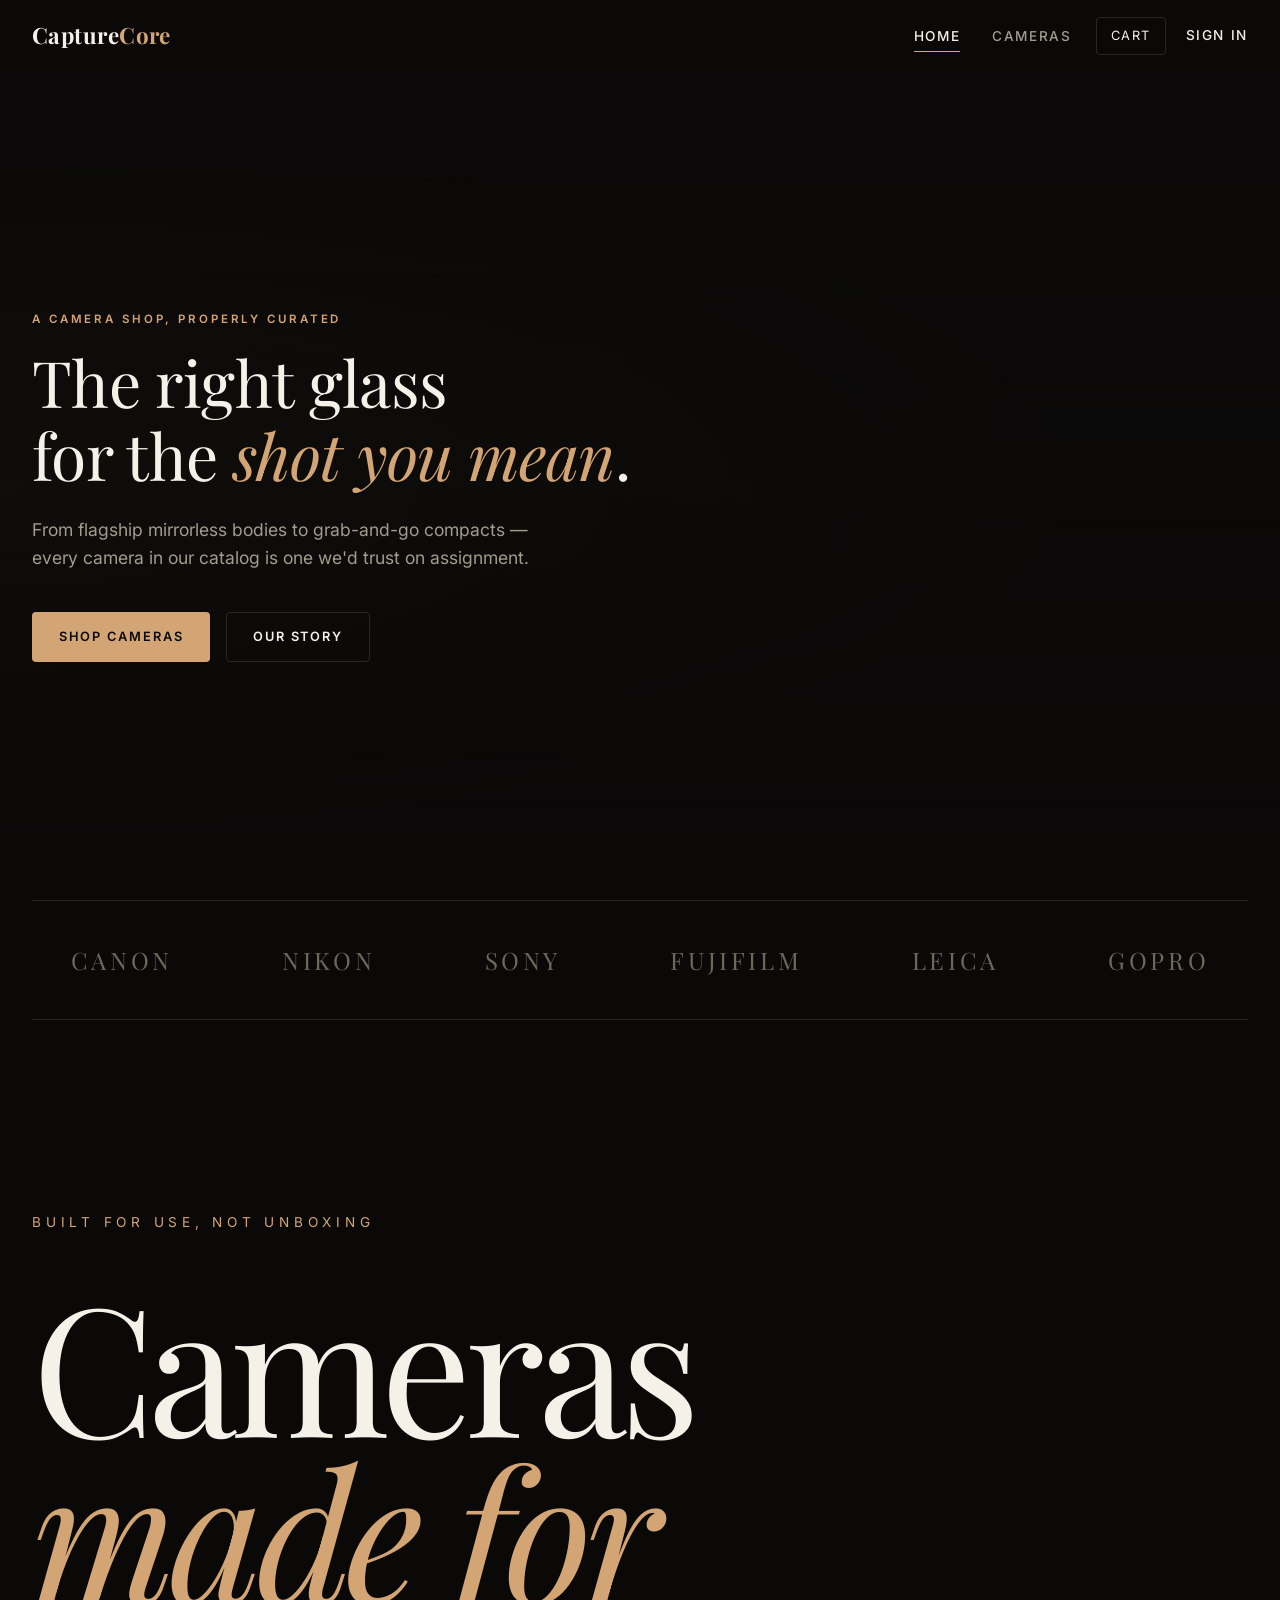
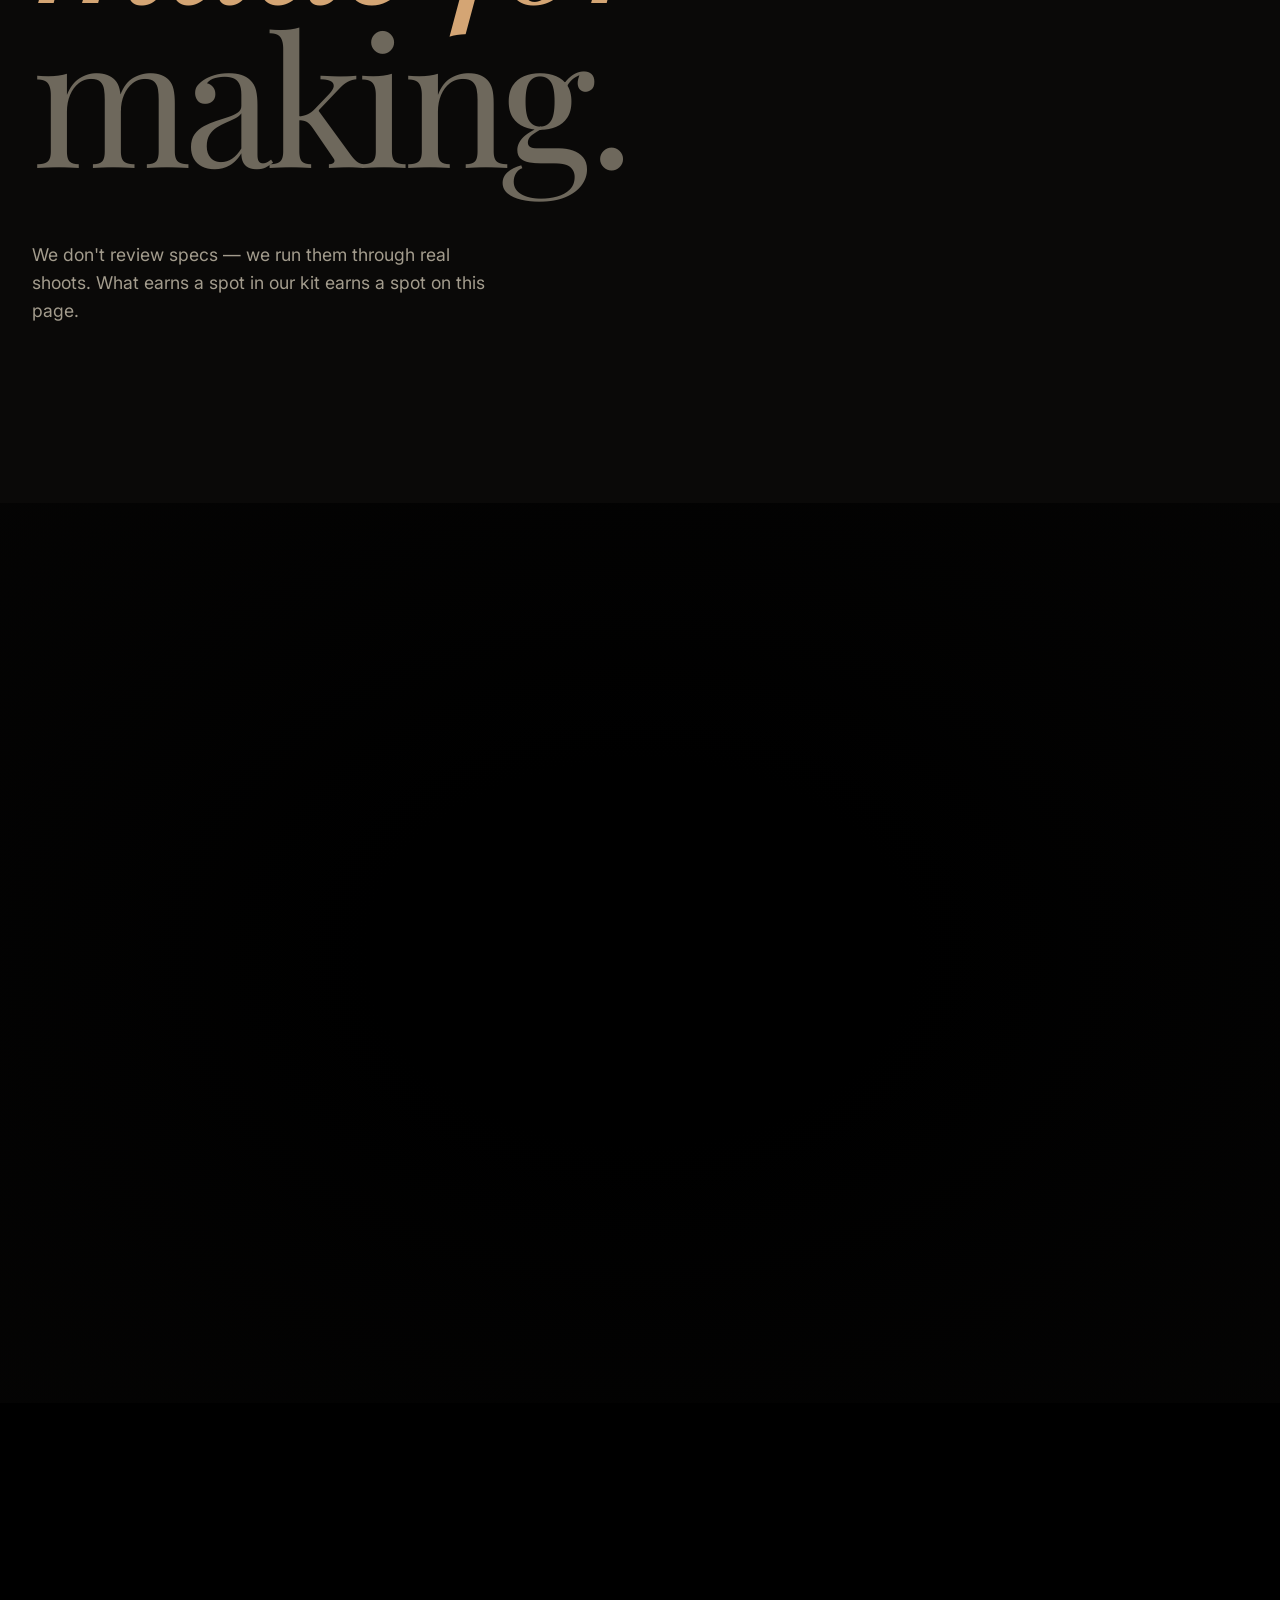
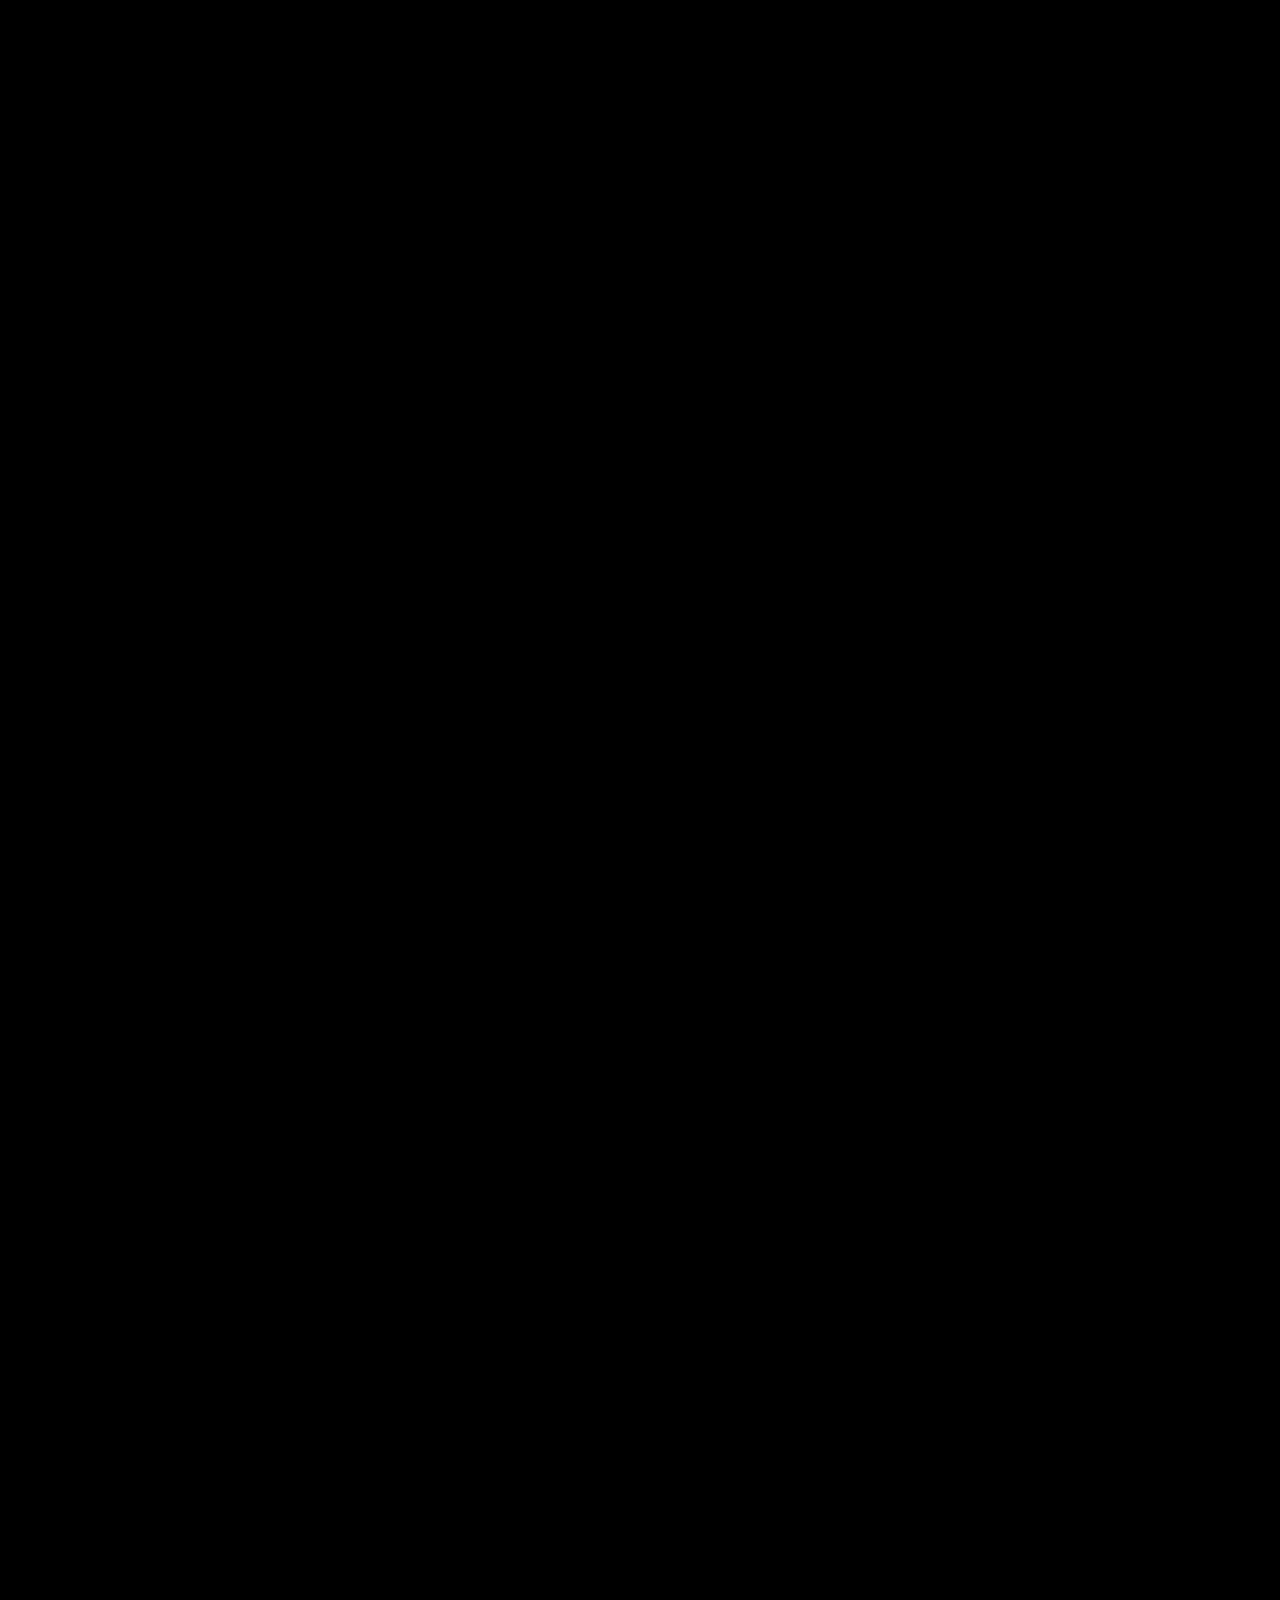
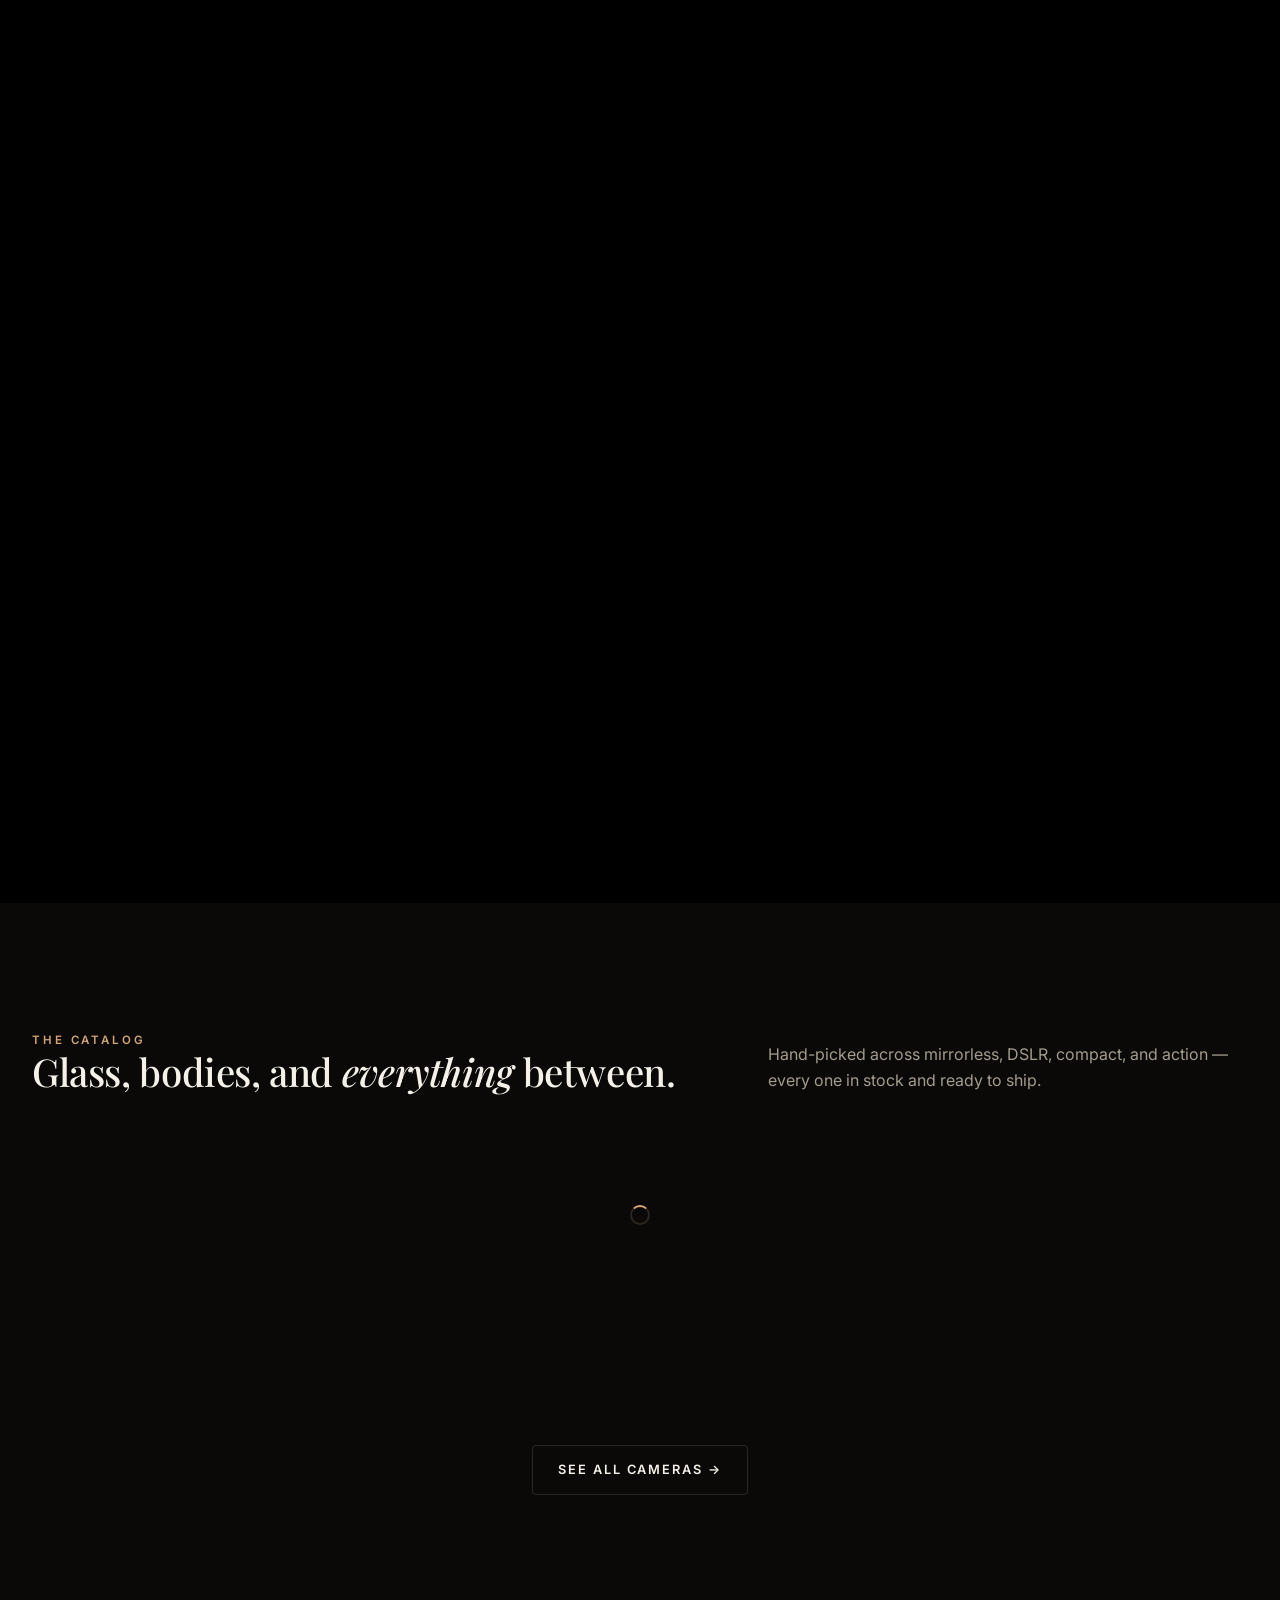
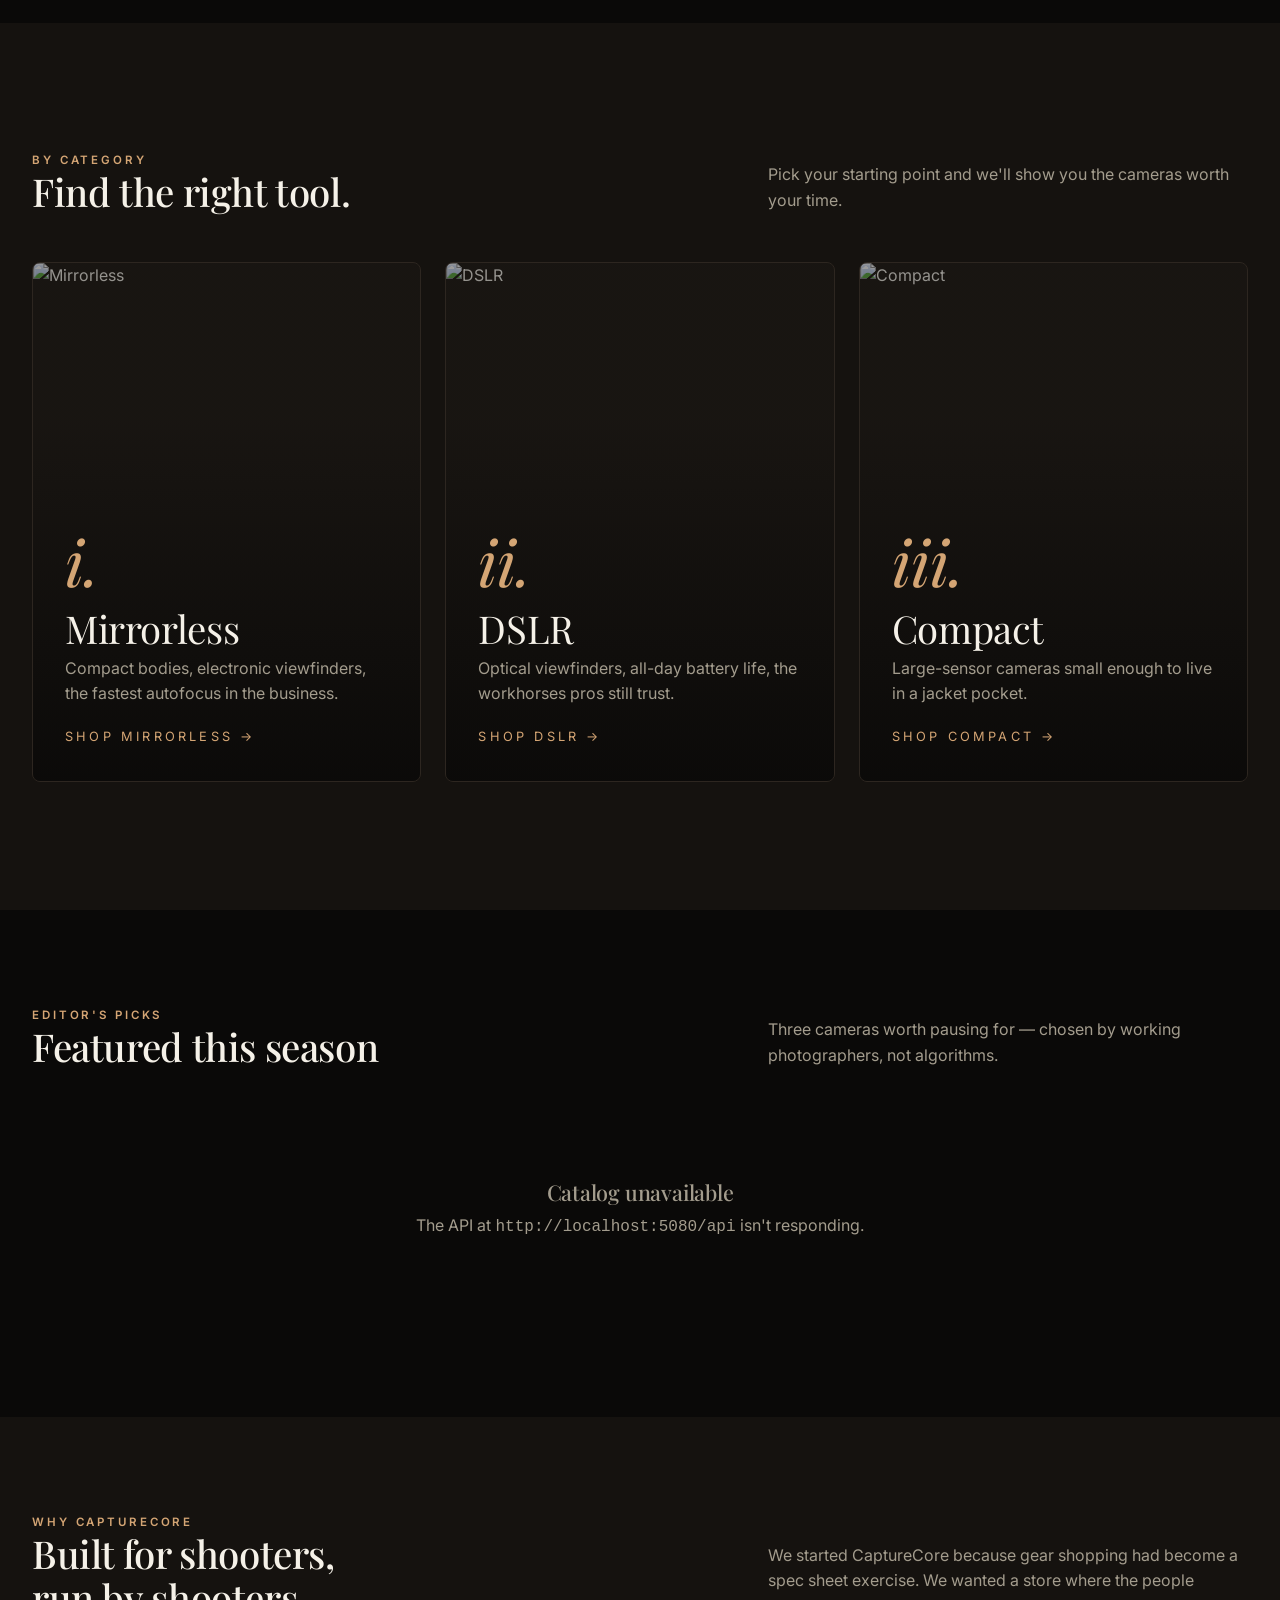
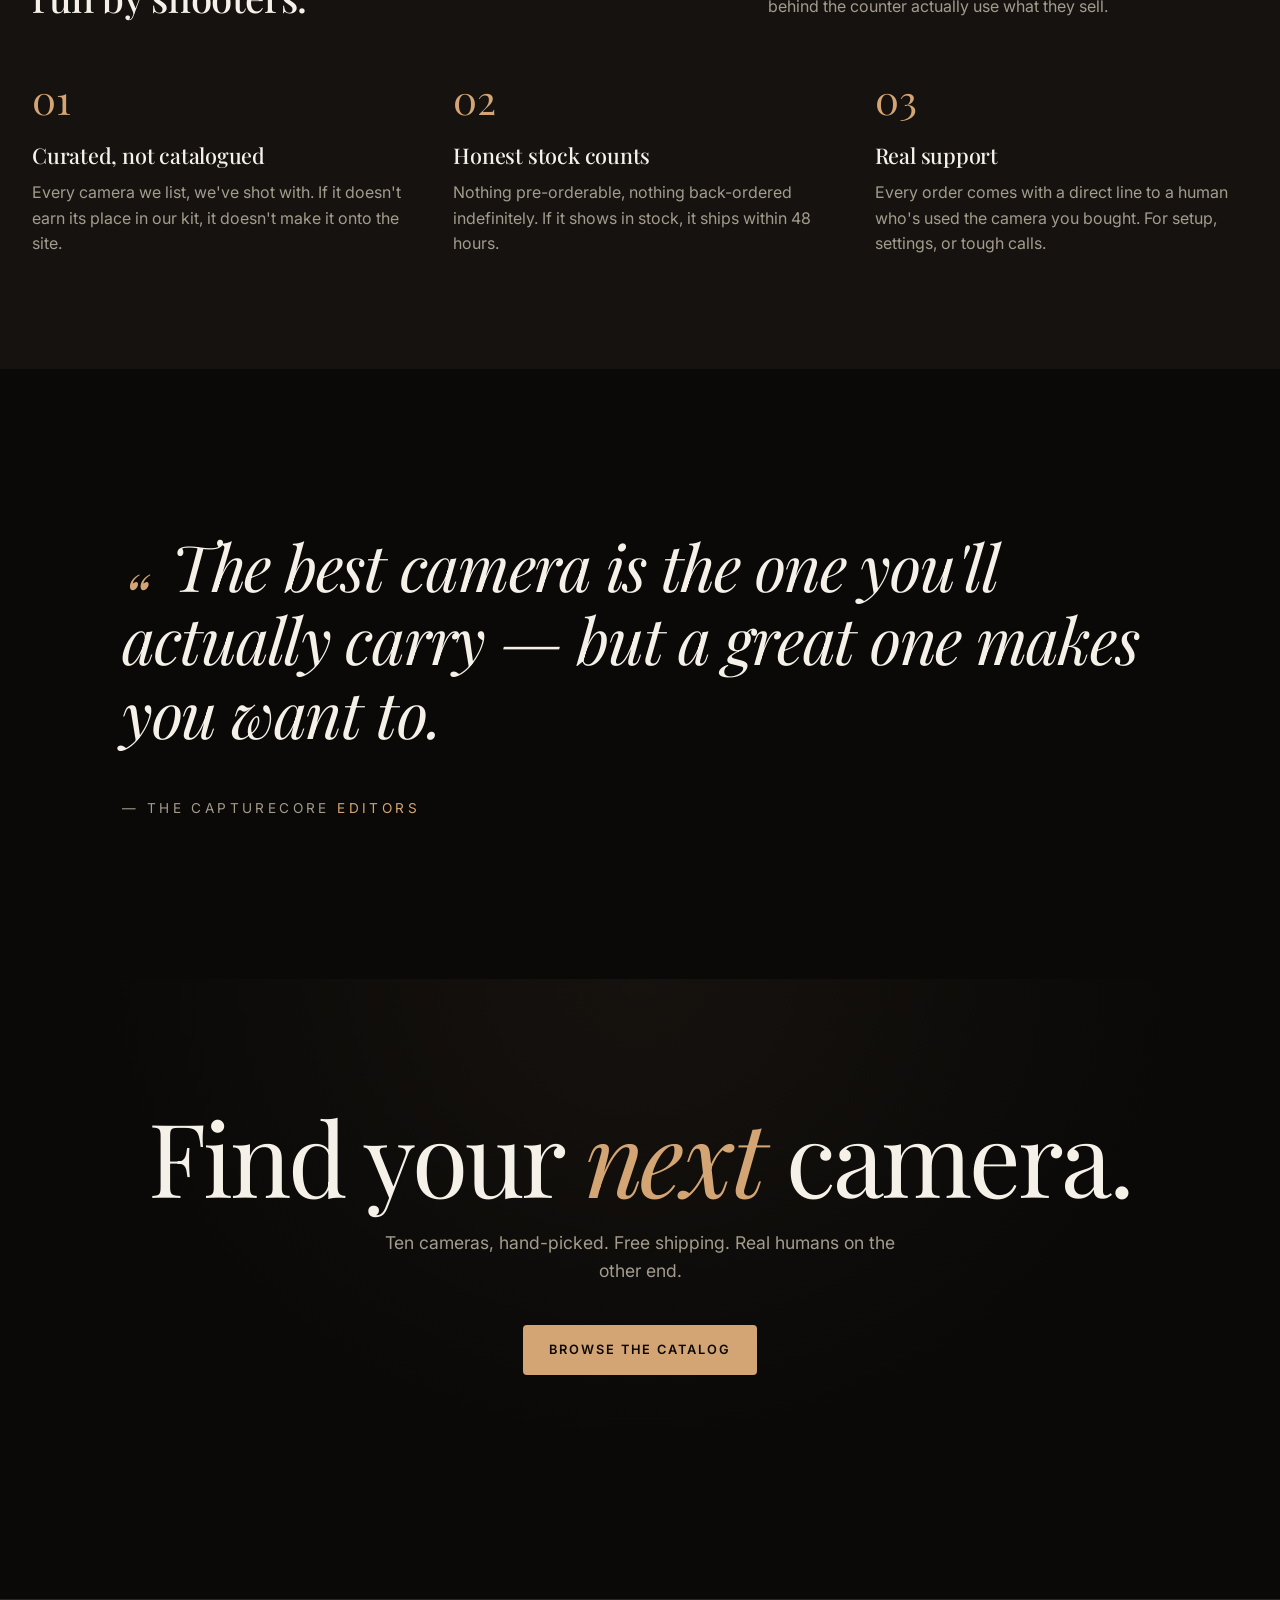
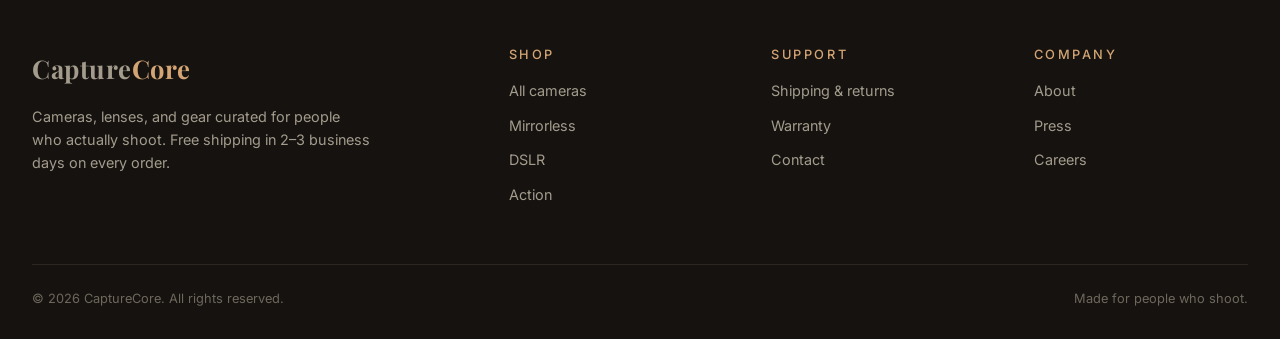
==== commit d426f274: "main" ====
--- a/frontend/index.html
+++ b/frontend/index.html
@@ -10,11 +10,9 @@
 
   <header id="site-header"></header>
 
-  <!-- =================== HERO =================== -->
+  
   <section class="hero">
-    <video class="hero-video" autoplay muted loop playsinline>
-      <source src="8081347-hd_1920_1080_30fps (1).mp4" type="video/mp4" />
-    </video>
+    <video class="hero-video" autoplay muted loop playsinline preload="auto" src="8081347-hd_1920_1080_30fps (1).mp4"></video>
     <div class="hero-overlay"></div>
     <div class="hero-content">
       <p class="eyebrow">A camera shop, properly curated</p>
@@ -30,7 +28,7 @@
     </div>
   </section>
 
-  <!-- =================== BRAND STRIP =================== -->
+  
   <div class="container">
     <div class="brand-strip">
       <span>CANON</span><span>NIKON</span><span>SONY</span>
@@ -38,7 +36,7 @@
     </div>
   </div>
 
-  <!-- =================== GIGANTIC TYPE SLAB =================== -->
+  
   <section class="type-slab">
     <div class="container">
       <span class="label">Built for use, not unboxing</span>
@@ -54,7 +52,7 @@
     </div>
   </section>
 
-  <!-- =================== SCROLL-DRIVEN VIDEO =================== -->
+  
   <section class="scroll-video" id="scroll-video">
     <div class="sticky">
       <video src="scroll-video.mp4" muted playsinline preload="auto" disablepictureinpicture></video>
@@ -69,15 +67,11 @@
           <h2>Every frame,<br><em>intentional.</em></h2>
           <p>Tactile dials. Fast glass. The right body, ready when the moment isn't.</p>
         </div>
-        <div class="caption" data-at="0.85" data-span=".18">
-          <h2>The kit you'll<br><em>actually carry.</em></h2>
-          <p>Browse the full catalog &mdash; every camera vetted by people who use one daily.</p>
-        </div>
-      </div>
-    </div>
-  </section>
-
-  <!-- =================== MOSAIC SHOWCASE =================== -->
+      </div>
+    </div>
+  </section>
+
+  
   <section class="mosaic-section">
     <div class="container">
       <div class="section-head">
@@ -96,7 +90,7 @@
     </div>
   </section>
 
-  <!-- =================== BY CATEGORY =================== -->
+  
   <section class="cat-section">
     <div class="container">
       <div class="section-head">
@@ -138,7 +132,7 @@
     </div>
   </section>
 
-  <!-- =================== FEATURED THIS SEASON =================== -->
+  
   <section class="block">
     <div class="container">
       <div class="section-head">
@@ -154,7 +148,7 @@
     </div>
   </section>
 
-  <!-- =================== STORY / PILLARS =================== -->
+  
   <section class="block" id="story" style="background: var(--bg-elev);">
     <div class="container">
       <div class="section-head">
@@ -184,7 +178,7 @@
     </div>
   </section>
 
-  <!-- =================== BIG QUOTE =================== -->
+  
   <section class="quote-block">
     <div class="container">
       <blockquote>
@@ -195,7 +189,7 @@
     </div>
   </section>
 
-  <!-- =================== FINAL CTA =================== -->
+  
   <section class="cta-block">
     <div class="container">
       <h2>Find your <em>next</em> camera.</h2>
@@ -206,10 +200,12 @@
 
   <footer class="site-footer" id="site-footer"></footer>
 
-  <!-- Lenis for smooth wheel scrolling -->
+  
   <script src="https://cdn.jsdelivr.net/npm/lenis@1.1.13/dist/lenis.min.js"></script>
   <script src="js/smooth-scroll.js"></script>
 
+  <script src="js/media-config.js"></script>
+  <script src="js/media-loader.js"></script>
   <script src="js/api.js"></script>
   <script src="js/auth.js"></script>
   <script src="js/nav.js"></script>
--- a/frontend/css/styles.css
+++ b/frontend/css/styles.css
@@ -1,6 +1,4 @@
-/* ==========================================================
-   CaptureCore — dark editorial theme
-   ========================================================== */
+
 
 @import url("https://fonts.googleapis.com/css2?family=Playfair+Display:wght@400;500;700;900&family=Inter:wght@300;400;500;600;700&display=swap");
 
@@ -41,7 +39,7 @@
   -webkit-font-smoothing: antialiased;
 }
 
-/* Lenis smooth scroll setup — see: lenis.darkroom.engineering */
+
 html.lenis, html.lenis body { height: auto; }
 .lenis.lenis-smooth { scroll-behavior: auto !important; }
 .lenis.lenis-smooth [data-lenis-prevent] { overscroll-behavior: contain; }
@@ -88,7 +86,7 @@
 
 .hidden { display: none !important; }
 
-/* ---------- Top navigation ---------- */
+
 .site-header {
   position: sticky;
   top: 0;
@@ -106,6 +104,8 @@
   max-width: var(--container-w);
   margin: 0 auto;
   padding: 0 2rem;
+  gap: 1rem;
+  position: relative;
 }
 
 .brand {
@@ -141,6 +141,27 @@
   bottom: -4px; left: 0;
   width: 100%; height: 1px;
   background: var(--accent);
+}
+
+.nav-toggle {
+  display: none;
+  background: transparent;
+  border: 1px solid var(--border);
+  color: var(--text);
+  padding: .55rem .9rem;
+  border-radius: var(--radius);
+  font-size: .72rem;
+  font-weight: 600;
+  letter-spacing: .15em;
+  text-transform: uppercase;
+  cursor: pointer;
+}
+.nav-toggle:hover { border-color: var(--accent); color: var(--accent); }
+
+.nav-panel {
+  display: flex;
+  align-items: center;
+  gap: 1.5rem;
 }
 
 .nav-actions { display: flex; align-items: center; gap: 1.25rem; }
@@ -225,7 +246,7 @@
   font-weight: 500;
 }
 
-/* ---------- Buttons ---------- */
+
 .btn {
   display: inline-flex;
   align-items: center;
@@ -268,7 +289,7 @@
 .btn-sm { padding: .55rem 1rem; font-size: .72rem; }
 .btn:disabled { opacity: .4; cursor: not-allowed; }
 
-/* ---------- Hero (home) ---------- */
+
 .hero {
   position: relative;
   height: 92vh;
@@ -318,7 +339,7 @@
 }
 .hero-actions { display: flex; gap: 1rem; flex-wrap: wrap; }
 
-/* ---------- Sections ---------- */
+
 section.block {
   padding: 6rem 0;
 }
@@ -333,7 +354,7 @@
 .section-head h2 { margin: 0; }
 .section-head p { margin: 0; max-width: 480px; }
 
-/* ---------- Featured grid (home) ---------- */
+
 .featured-grid {
   display: grid;
   grid-template-columns: repeat(3, 1fr);
@@ -341,7 +362,7 @@
 }
 @media (max-width: 900px) { .featured-grid { grid-template-columns: 1fr; } }
 
-/* ---------- Product card ---------- */
+
 .product-card {
   display: flex;
   flex-direction: column;
@@ -408,7 +429,7 @@
 .stock.low  { color: var(--accent); }
 .stock.out  { color: var(--danger); }
 
-/* ---------- Brand strip ---------- */
+
 .brand-strip {
   display: flex;
   align-items: center;
@@ -428,7 +449,7 @@
 }
 .brand-strip span:hover { color: var(--text-dim); }
 
-/* ---------- Story / value pillars ---------- */
+
 .pillars {
   display: grid;
   grid-template-columns: repeat(3, 1fr);
@@ -449,7 +470,7 @@
   margin-bottom: .75rem;
 }
 
-/* ---------- Footer ---------- */
+
 .site-footer {
   background: var(--bg-elev);
   border-top: 1px solid var(--border);
@@ -482,9 +503,7 @@
   display: flex; justify-content: space-between; flex-wrap: wrap; gap: 1rem;
 }
 
-/* ==========================================================
-   Products page
-   ========================================================== */
+
 .page-head {
   padding: 5rem 0 3rem;
   border-bottom: 1px solid var(--border);
@@ -592,9 +611,7 @@
   color: var(--text-dim);
 }
 
-/* ==========================================================
-   Product detail page
-   ========================================================== */
+
 .product-detail {
   display: grid;
   grid-template-columns: 1.2fr 1fr;
@@ -702,9 +719,7 @@
   border-radius: 999px;
 }
 
-/* ==========================================================
-   Cart page
-   ========================================================== */
+
 .cart-layout {
   display: grid;
   grid-template-columns: 1fr 380px;
@@ -790,9 +805,7 @@
 }
 textarea.shipping:focus { outline: none; border-color: var(--accent); }
 
-/* ==========================================================
-   Auth page
-   ========================================================== */
+
 .auth-shell {
   min-height: calc(100vh - 72px);
   display: grid;
@@ -907,9 +920,7 @@
 .error-msg { background: rgba(217,119,102,.1); border: 1px solid var(--danger); color: var(--danger); }
 .success-msg { background: rgba(127,166,110,.1); border: 1px solid var(--success); color: var(--success); }
 
-/* ==========================================================
-   Admin dashboard
-   ========================================================== */
+
 .admin-tabs {
   display: flex;
   gap: 1.5rem;
@@ -977,7 +988,7 @@
   flex-wrap: wrap;
 }
 
-/* Modal */
+
 .modal-backdrop {
   position: fixed; inset: 0;
   background: rgba(0,0,0,.7);
@@ -1007,7 +1018,7 @@
   margin-top: 1.5rem;
 }
 
-/* Toast */
+
 .toast {
   position: fixed;
   bottom: 2rem; right: 2rem;
@@ -1025,7 +1036,7 @@
 .toast.success { border-left-color: var(--success); }
 @keyframes slideIn { from { transform: translateY(20px); opacity: 0; } to { transform: translateY(0); opacity: 1; } }
 
-/* Loader */
+
 .loader {
   display: inline-block;
   width: 20px; height: 20px;
@@ -1037,11 +1048,9 @@
 @keyframes spin { to { transform: rotate(360deg); } }
 .loading-cell { padding: 3rem; text-align: center; color: var(--text-dim); }
 
-/* ==========================================================
-   HOME — extended editorial sections
-   ========================================================== */
-
-/* ---------- Gigantic type slab ---------- */
+
+
+
 .type-slab {
   padding: 12rem 0 10rem;
   position: relative;
@@ -1081,10 +1090,10 @@
   line-height: 1.6;
 }
 
-/* ---------- Scroll-driven video section ---------- */
+
 .scroll-video {
   position: relative;
-  height: 400vh;             /* longer = more scrub time */
+  height: 400vh;             
   background: #000;
 }
 .scroll-video .sticky {
@@ -1153,7 +1162,7 @@
   margin: 1rem auto 0;
 }
 
-/* ---------- Mosaic showcase grid ---------- */
+
 .mosaic-section {
   padding: 8rem 0;
 }
@@ -1218,7 +1227,7 @@
   margin-top: .25rem;
 }
 
-/* Tile size variants — break the grid up */
+
 .mosaic-tile.feat   { grid-column: span 3; grid-row: span 2; }
 .mosaic-tile.tall   { grid-column: span 2; grid-row: span 2; }
 .mosaic-tile.wide   { grid-column: span 3; grid-row: span 1; }
@@ -1233,7 +1242,7 @@
   .mosaic-tile.square { grid-column: span 2; grid-row: span 1; }
 }
 
-/* ---------- By-category triptych ---------- */
+
 .cat-section {
   padding: 8rem 0;
   background: var(--bg-elev);
@@ -1305,7 +1314,7 @@
   color: var(--accent);
 }
 
-/* ---------- Big quote section ---------- */
+
 .quote-block {
   padding: 10rem 0;
   position: relative;
@@ -1340,7 +1349,7 @@
 }
 .quote-block .attribution span { color: var(--accent); }
 
-/* ---------- Final CTA ---------- */
+
 .cta-block {
   padding: 8rem 0 10rem;
   text-align: center;
@@ -1363,3 +1372,364 @@
   font-size: 1.1rem;
   color: var(--text-dim);
 }
+
+@media (max-width: 1100px) {
+  .container,
+  .nav {
+    padding-left: 1.5rem;
+    padding-right: 1.5rem;
+  }
+
+  .hero-content {
+    padding: 0 1.5rem;
+  }
+
+  .section-head {
+    align-items: flex-start;
+  }
+
+  .scroll-video .caption {
+    max-width: 760px;
+  }
+
+  .cat-card {
+    height: 460px;
+  }
+}
+
+@media (max-width: 820px) {
+  .container,
+  .nav {
+    padding-left: 1rem;
+    padding-right: 1rem;
+  }
+
+  .nav {
+    height: auto;
+    min-height: 72px;
+    flex-wrap: wrap;
+    padding-top: .75rem;
+    padding-bottom: .75rem;
+  }
+
+  .nav-toggle {
+    display: inline-flex;
+    align-items: center;
+    justify-content: center;
+    margin-left: auto;
+  }
+
+  .nav-panel {
+    display: none;
+    width: 100%;
+    flex-direction: column;
+    align-items: stretch;
+    gap: 1rem;
+    padding-top: 1rem;
+    border-top: 1px solid var(--border);
+  }
+
+  .nav.open .nav-panel {
+    display: flex;
+  }
+
+  .nav-links {
+    flex-direction: column;
+    gap: .25rem;
+    width: 100%;
+  }
+
+  .nav-links a {
+    display: block;
+    padding: .65rem 0;
+  }
+
+  .nav-links a.active::after {
+    bottom: 2px;
+  }
+
+  .nav-actions {
+    flex-direction: column;
+    align-items: stretch;
+    width: 100%;
+    gap: .75rem;
+  }
+
+  .cart-btn,
+  .btn-link,
+  .user-menu-trigger {
+    width: 100%;
+    justify-content: center;
+    padding: .8rem 1rem;
+    border: 1px solid var(--border);
+    border-radius: var(--radius);
+  }
+
+  .btn-link {
+    display: inline-flex;
+    align-items: center;
+  }
+
+  .user-menu {
+    width: 100%;
+  }
+
+  .user-menu-dropdown {
+    position: static;
+    margin-top: .5rem;
+  }
+
+  .hero {
+    min-height: 540px;
+    height: 78vh;
+  }
+
+  .hero-content,
+  .section-head,
+  .scroll-video .caption {
+    padding-left: 1rem;
+    padding-right: 1rem;
+  }
+
+  .hero-sub,
+  .type-slab .footnote,
+  .cta-block p {
+    font-size: 1rem;
+  }
+
+  section.block,
+  .mosaic-section,
+  .cat-section,
+  .quote-block,
+  .cta-block {
+    padding-top: 4.5rem;
+    padding-bottom: 4.5rem;
+  }
+
+  .type-slab {
+    padding: 6rem 0;
+  }
+
+  .type-slab .label {
+    margin-bottom: 1.5rem;
+  }
+
+  .type-slab .footnote {
+    margin-top: 2rem;
+  }
+
+  .scroll-video {
+    height: 320vh;
+  }
+
+  .scroll-video .caption h2 {
+    font-size: clamp(2rem, 10vw, 4rem);
+  }
+
+  .scroll-video .caption p {
+    font-size: 1rem;
+  }
+
+  .mosaic {
+    grid-template-columns: 1fr;
+    grid-auto-rows: 220px;
+  }
+
+  .mosaic-tile.feat,
+  .mosaic-tile.tall,
+  .mosaic-tile.wide,
+  .mosaic-tile.huge,
+  .mosaic-tile.square {
+    grid-column: span 1;
+    grid-row: span 1;
+  }
+
+  .cat-card {
+    height: 420px;
+    padding: 1.5rem;
+  }
+
+  .footer-cols {
+    grid-template-columns: 1fr;
+    gap: 2rem;
+  }
+
+  .products-layout {
+    gap: 1.5rem;
+    padding: 2rem 0 4rem;
+  }
+
+  .filters {
+    position: static;
+    top: auto;
+    padding: 1.25rem;
+  }
+
+  .toolbar {
+    flex-direction: column;
+    align-items: stretch;
+  }
+
+  .toolbar select {
+    width: 100%;
+  }
+
+  .product-detail {
+    padding: 2.5rem 0 4rem;
+  }
+
+  .spec-table th,
+  .spec-table td {
+    display: block;
+    width: 100%;
+    padding: .25rem 0;
+  }
+
+  .spec-table tr {
+    display: block;
+    padding: .7rem 0;
+  }
+
+  .cart-layout {
+    gap: 1.75rem;
+    padding: 2.5rem 0 4rem;
+  }
+
+  .cart-summary {
+    position: static;
+    top: auto;
+  }
+
+  .auth-form-wrap {
+    padding: 2rem 1rem 3rem;
+  }
+
+  .tabs {
+    display: flex;
+    width: 100%;
+  }
+
+  .tabs button {
+    flex: 1;
+    padding-left: .75rem;
+    padding-right: .75rem;
+  }
+
+  .admin-tabs {
+    gap: 1rem;
+    overflow-x: auto;
+    padding-bottom: .25rem;
+  }
+
+  .admin-table-wrap {
+    overflow-x: auto;
+  }
+
+  .admin-table {
+    min-width: 760px;
+  }
+
+  .modal-backdrop {
+    padding: 1rem;
+  }
+
+  .modal {
+    padding: 1.25rem;
+  }
+
+  .toast {
+    left: 1rem;
+    right: 1rem;
+    bottom: 1rem;
+    max-width: none;
+  }
+}
+
+@media (max-width: 560px) {
+  h1 {
+    font-size: clamp(2.2rem, 11vw, 3.2rem);
+  }
+
+  .brand {
+    font-size: 1.2rem;
+  }
+
+  .hero {
+    min-height: 500px;
+    height: auto;
+    padding: 6rem 0 3rem;
+    align-items: flex-end;
+  }
+
+  .hero-actions,
+  .qty-row,
+  .modal .modal-actions,
+  .row-actions {
+    flex-direction: column;
+    align-items: stretch;
+  }
+
+  .btn,
+  .qty-row .btn {
+    width: 100%;
+  }
+
+  .brand-strip {
+    gap: 1rem;
+    padding: 1.5rem 0;
+  }
+
+  .brand-strip span {
+    font-size: 1.05rem;
+    letter-spacing: .12em;
+  }
+
+  .page-head {
+    padding: 3.25rem 0 2rem;
+  }
+
+  .range-inputs {
+    flex-wrap: wrap;
+  }
+
+  .products-grid,
+  .featured-grid,
+  .cat-grid,
+  .pillars {
+    gap: 1rem;
+  }
+
+  .product-card .price-row {
+    flex-direction: column;
+    align-items: flex-start;
+    gap: .5rem;
+  }
+
+  .cart-line {
+    grid-template-columns: 1fr;
+    gap: 1rem;
+  }
+
+  .cart-line .thumb {
+    width: 120px;
+  }
+
+  .cart-line .actions {
+    align-items: flex-start;
+  }
+
+  .auth-form h1,
+  .page-head h1 {
+    font-size: 1.9rem;
+  }
+
+  .field-row {
+    grid-template-columns: 1fr;
+  }
+
+  .quote-block,
+  .cta-block {
+    padding-top: 4rem;
+    padding-bottom: 4rem;
+  }
+}
